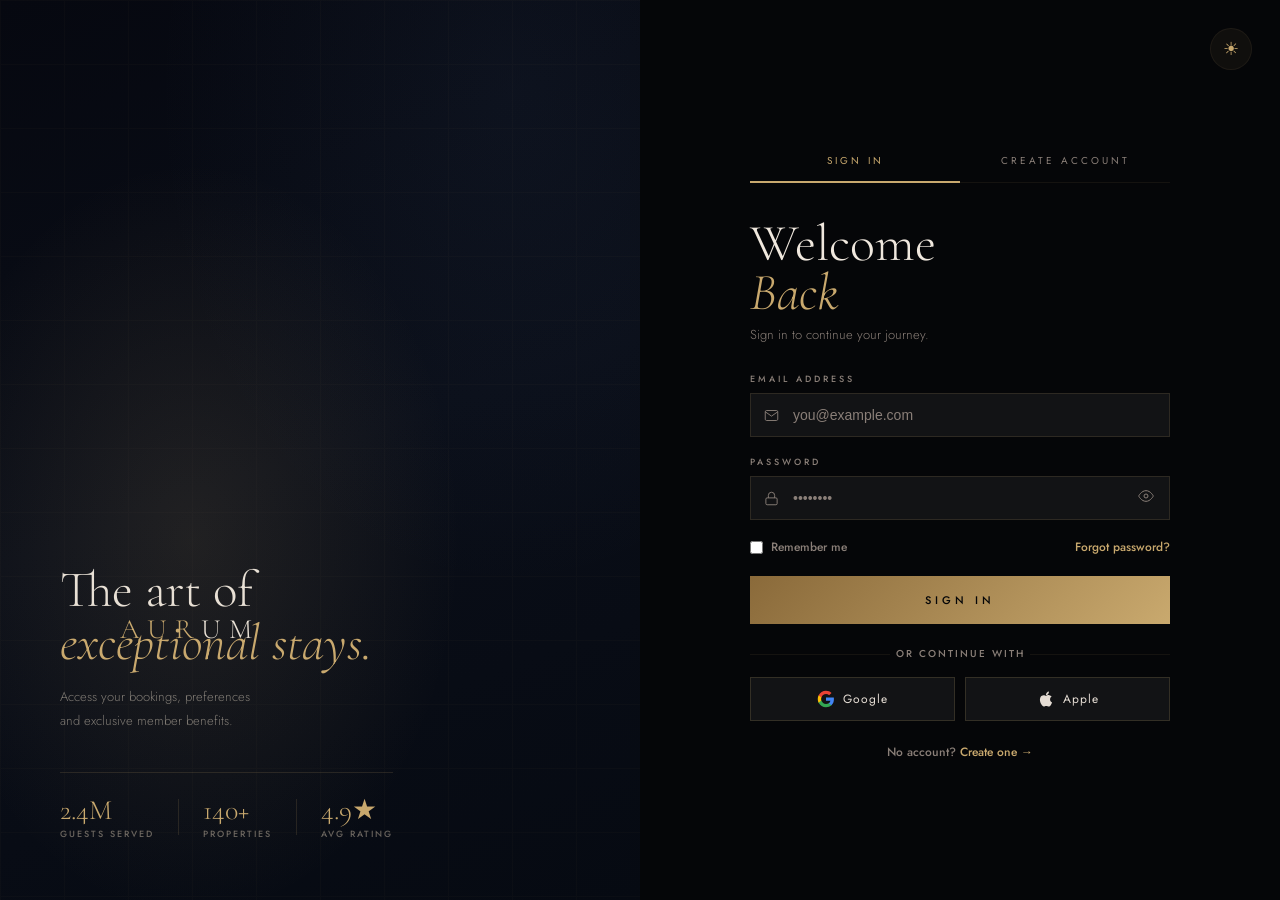
==== auth.html @ 0cb48e94 "Add files via upload" ====
<!DOCTYPE html>
<html lang="en">
<head>
  <meta charset="UTF-8"/>
  <meta name="viewport" content="width=device-width, initial-scale=1.0"/>
  <title>AURUM — Sign In / Register</title>
  <link rel="stylesheet" href="auth.css"/>
  <link href="https://fonts.googleapis.com/css2?family=Cormorant+Garamond:ital,wght@0,300;0,400;0,600;1,300;1,400&family=Jost:wght@200;300;400;500;600&display=swap" rel="stylesheet"/>
</head>
<body class="dark-mode">

  <div class="auth-page">

    <!-- Left Panel -->
    <div class="auth-left">
      <div class="auth-left-bg"></div>
      <div class="auth-left-grid"></div>
      <div class="auth-left-content">
        <a href="index.html" class="auth-logo">AUR<span>UM</span></a>
        <div class="auth-left-tagline">
          <h2>The art of<br/><em>exceptional stays.</em></h2>
          <p>Access your bookings, preferences<br/>and exclusive member benefits.</p>
        </div>
        <div class="auth-left-stats">
          <div class="als"><div class="als-n">2.4M</div><div class="als-l">Guests Served</div></div>
          <div class="als-sep"></div>
          <div class="als"><div class="als-n">140+</div><div class="als-l">Properties</div></div>
          <div class="als-sep"></div>
          <div class="als"><div class="als-n">4.9★</div><div class="als-l">Avg Rating</div></div>
        </div>
      </div>
    </div>

    <!-- Right Panel -->
    <div class="auth-right">

      <!-- Theme toggle -->
      <button class="theme-toggle-btn" id="themeToggle" title="Toggle theme">
        <span class="theme-icon" id="themeIcon">☀</span>
      </button>

      <!-- Tabs -->
      <div class="auth-tabs">
        <button class="auth-tab active" id="tabLogin">Sign In</button>
        <button class="auth-tab" id="tabRegister">Create Account</button>
      </div>

      <!-- LOGIN -->
      <div class="auth-form-wrap" id="loginWrap">
        <div class="auth-form-title">Welcome<br/><em>Back</em></div>
        <p class="auth-form-sub">Sign in to continue your journey.</p>

        <div class="field-g">
          <label class="field-l">Email Address</label>
          <div class="field-icon-wrap">
            <svg class="field-ico" viewBox="0 0 24 24" fill="none" stroke="currentColor" stroke-width="1.5"><path d="M4 4h16c1.1 0 2 .9 2 2v12c0 1.1-.9 2-2 2H4c-1.1 0-2-.9-2-2V6c0-1.1.9-2 2-2z"/><polyline points="22,6 12,13 2,6"/></svg>
            <input type="email" class="field-i" id="loginEmail" placeholder="you@example.com"/>
          </div>
        </div>
        <div class="field-g">
          <label class="field-l">Password</label>
          <div class="field-icon-wrap">
            <svg class="field-ico" viewBox="0 0 24 24" fill="none" stroke="currentColor" stroke-width="1.5"><rect x="3" y="11" width="18" height="11" rx="2" ry="2"/><path d="M7 11V7a5 5 0 0110 0v4"/></svg>
            <input type="password" class="field-i" id="loginPass" placeholder="••••••••"/>
            <button class="pw-toggle" onclick="togglePw('loginPass',this)">
              <svg viewBox="0 0 24 24" fill="none" stroke="currentColor" stroke-width="1.5" width="16" height="16"><path d="M1 12s4-8 11-8 11 8 11 8-4 8-11 8-11-8-11-8z"/><circle cx="12" cy="12" r="3"/></svg>
            </button>
          </div>
        </div>
        <div class="auth-options">
          <label class="remember-me"><input type="checkbox"/> Remember me</label>
          <a href="#" class="forgot-link">Forgot password?</a>
        </div>
        <button class="btn-auth" id="loginBtn">Sign In</button>
        <div class="auth-divider"><span>or continue with</span></div>
        <div class="social-btns">
          <button class="social-btn" onclick="socialLogin('Google')">
            <svg viewBox="0 0 24 24" width="18" height="18"><path d="M22.56 12.25c0-.78-.07-1.53-.2-2.25H12v4.26h5.92c-.26 1.37-1.04 2.53-2.21 3.31v2.77h3.57c2.08-1.92 3.28-4.74 3.28-8.09z" fill="#4285F4"/><path d="M12 23c2.97 0 5.46-.98 7.28-2.66l-3.57-2.77c-.98.66-2.23 1.06-3.71 1.06-2.86 0-5.29-1.93-6.16-4.53H2.18v2.84C3.99 20.53 7.7 23 12 23z" fill="#34A853"/><path d="M5.84 14.09c-.22-.66-.35-1.36-.35-2.09s.13-1.43.35-2.09V7.07H2.18C1.43 8.55 1 10.22 1 12s.43 3.45 1.18 4.93l2.85-2.22.81-.62z" fill="#FBBC05"/><path d="M12 5.38c1.62 0 3.06.56 4.21 1.64l3.15-3.15C17.45 2.09 14.97 1 12 1 7.7 1 3.99 3.47 2.18 7.07l3.66 2.84c.87-2.6 3.3-4.53 6.16-4.53z" fill="#EA4335"/></svg>
            Google
          </button>
          <button class="social-btn" onclick="socialLogin('Apple')">
            <svg viewBox="0 0 24 24" width="18" height="18" fill="currentColor"><path d="M18.71 19.5c-.83 1.24-1.71 2.45-3.05 2.47-1.34.03-1.77-.79-3.29-.79-1.53 0-2 .77-3.27.82-1.31.05-2.3-1.32-3.14-2.53C4.25 17 2.94 12.45 4.7 9.39c.87-1.52 2.43-2.48 4.12-2.51 1.28-.02 2.5.87 3.29.87.78 0 2.26-1.07 3.8-.91.65.03 2.47.26 3.64 1.98-.09.06-2.17 1.28-2.15 3.81.03 3.02 2.65 4.03 2.68 4.04-.03.07-.42 1.44-1.38 2.83M13 3.5c.73-.83 1.94-1.46 2.94-1.5.13 1.17-.34 2.35-1.04 3.19-.69.85-1.83 1.51-2.95 1.42-.15-1.15.41-2.35 1.05-3.11z"/></svg>
            Apple
          </button>
        </div>
        <p class="switch-link">No account? <a href="#" id="goRegisterLink">Create one →</a></p>
      </div>

      <!-- REGISTER -->
      <div class="auth-form-wrap hidden" id="registerWrap">
        <div class="auth-form-title">Join<br/><em>AURUM</em></div>
        <p class="auth-form-sub">Create your account to unlock exclusive rates.</p>

        <div class="field-row-2">
          <div class="field-g">
            <label class="field-l">First Name</label>
            <input type="text" class="field-i" id="regFirst" placeholder="Alexandre"/>
          </div>
          <div class="field-g">
            <label class="field-l">Last Name</label>
            <input type="text" class="field-i" id="regLast" placeholder="Fontaine"/>
          </div>
        </div>
        <div class="field-g">
          <label class="field-l">Email Address</label>
          <input type="email" class="field-i" id="regEmail" placeholder="you@example.com"/>
        </div>
        <div class="field-g">
          <label class="field-l">Phone</label>
          <input type="tel" class="field-i" id="regPhone" placeholder="+213 555 000 000"/>
        </div>
        <div class="field-g">
          <label class="field-l">Password</label>
          <div class="field-icon-wrap">
            <input type="password" class="field-i" id="regPass" placeholder="•••••••• (min 8 chars)" oninput="checkStrength(this.value)"/>
            <button class="pw-toggle" onclick="togglePw('regPass',this)">
              <svg viewBox="0 0 24 24" fill="none" stroke="currentColor" stroke-width="1.5" width="16" height="16"><path d="M1 12s4-8 11-8 11 8 11 8-4 8-11 8-11-8-11-8z"/><circle cx="12" cy="12" r="3"/></svg>
            </button>
          </div>
          <div class="strength-bar"><div class="strength-fill" id="strengthFill"></div></div>
          <div class="strength-label" id="strengthLabel"></div>
        </div>
        <div class="field-g">
          <label class="field-l">Confirm Password</label>
          <input type="password" class="field-i" id="regPass2" placeholder="Repeat password"/>
        </div>
        <label class="agree-check">
          <input type="checkbox" id="agreeTerms"/>
          I agree to AURUM's <a href="#">Terms of Service</a> and <a href="#">Privacy Policy</a>
        </label>
        <button class="btn-auth" id="registerBtn">Create Account</button>
        <p class="switch-link">Already have an account? <a href="#" id="goLoginLink">Sign in →</a></p>
      </div>

    </div>
  </div>

  <script src="auth.js"></script>
</body>
</html>
---- auth.css ----
/* ═══════════════════════════
   AURUM — auth.css
   Dark mode = gold on black
   Light mode = gold on white/ice blue
═══════════════════════════ */

@import url('https://fonts.googleapis.com/css2?family=Cormorant+Garamond:ital,wght@0,300;0,400;0,600;1,300;1,400&family=Jost:wght@200;300;400;500;600&display=swap');

/* ── Dark Mode (default) ── */
body.dark-mode {
  --bg:          #050608;
  --bg2:         #0a0d11;
  --bg3:         #0f1419;
  --border:      rgba(201, 169, 110, 0.20);
  --border-s:    rgba(201, 169, 110, 0.08);
  --text:        #e5ddd4;
  --text-m:      #8a7f78;
  --gold:        #c9a96e;
  --gold-d:      #8a6a3a;
  --gold-glow:   rgba(201, 169, 110, 0.15);
  --white:       #f0e8de;
  --input-bg:    rgba(255,255,255,0.05);
  --input-bdr:   rgba(201, 169, 110, 0.15);
  --btn-txt:     #050608;
  --social-bg:   rgba(255,255,255,0.05);
  --social-bdr:  rgba(201, 169, 110, 0.18);
  --social-txt:  #e5ddd4;
  --left-overlay:rgba(5,6,8,0.70);
  --toggle-bg:   rgba(201, 169, 110, 0.06);
}

/* ── Light Mode ── */
body.light-mode {
  --bg:          #f8fafc;
  --bg2:         #ffffff;
  --bg3:         #e0e7ff;
  --border:      rgba(59, 130, 246, 0.20);
  --border-s:    rgba(59, 130, 246, 0.10);
  --text:        #1a2e48;
  --text-m:      #4b5563;
  --gold:        #3b82f6;
  --gold-d:      #1e40af;
  --gold-glow:   rgba(59, 130, 246, 0.12);
  --white:       #1a2e48;
  --input-bg:    rgba(255, 255, 255, 0.95);
  --input-bdr:   rgba(59, 130, 246, 0.15);
  --btn-txt:     #ffffff;
  --social-bg:   #ffffff;
  --social-bdr:  rgba(59, 130, 246, 0.15);
  --social-txt:  #1a2e48;
  --left-overlay:rgba(10, 18, 32, 0.50);
  --toggle-bg:   rgba(59, 130, 246, 0.08);
}

*, *::before, *::after { margin:0; padding:0; box-sizing:border-box; }
html { font-size:16px; }
body {
  font-family: 'Jost', sans-serif;
  background: var(--bg);
  color: var(--text);
  min-height: 100vh;
  transition: background 0.6s ease, color 0.6s ease;
  font-weight: 500;
}
a { text-decoration:none; color:var(--gold); }
button { font-family: 'Jost', sans-serif; cursor:pointer; }
::selection { background:var(--gold); color:#000; }
::-webkit-scrollbar { width:3px; }
::-webkit-scrollbar-thumb { background:var(--gold-d); }

/* ── Layout ── */
.auth-page {
  display: grid;
  grid-template-columns: 1fr 1fr;
  min-height: 100vh;
}

/* ── Left Panel ── */
.auth-left {
  position: relative; overflow: hidden;
  display: flex; align-items: flex-end;
  padding: 60px;
  background: #0a0e14;
}
.auth-left-bg {
  position: absolute; inset: 0;
  background:
    radial-gradient(ellipse 60% 60% at 30% 60%, rgba(201,169,110,0.12) 0%, transparent 70%),
    radial-gradient(ellipse 80% 80% at 80% 10%, rgba(100,140,200,0.06) 0%, transparent 70%),
    linear-gradient(160deg,#060810 0%,#0a0e18 50%,#060a12 100%);
  transition: opacity 0.5s;
}
.auth-left-grid {
  position: absolute; inset: 0; opacity: 0.025;
  background-image:
    linear-gradient(rgba(201,169,110,1) 1px, transparent 1px),
    linear-gradient(90deg, rgba(201,169,110,1) 1px, transparent 1px);
  background-size: 64px 64px;
}
.auth-left-content {
  position: relative; z-index: 2;
  display: flex; flex-direction: column; gap: 40px;
}
.auth-logo {
  font-family: 'Cormorant Garamond', serif;
  font-size: 28px; font-weight: 300; letter-spacing: 8px;
  color: var(--gold); text-transform: uppercase; text-decoration:none;
  position: absolute; top: 48px; left: 60px;
}
.auth-logo span { color: #e8e0d5; }

.auth-left-tagline h2 {
  font-family: 'Cormorant Garamond', serif;
  font-size: clamp(36px, 4vw, 56px);
  font-weight: 300; line-height: 1.05; color: #e8e0d5;
  margin-bottom: 14px;
}
.auth-left-tagline h2 em { font-style:italic; color: var(--gold); }
.auth-left-tagline p {
  font-size: 13px; color: rgba(200,190,175,0.6);
  font-weight: 300; line-height: 1.8;
}

.auth-left-stats {
  display: flex; align-items: center; gap: 24px;
  padding-top: 20px; border-top: 1px solid rgba(201,169,110,0.15);
}
.als-n {
  font-family: 'Cormorant Garamond', serif;
  font-size: 28px; font-weight: 300; color: var(--gold);
}
.als-l { font-size: 9px; letter-spacing: 2px; text-transform:uppercase; color: rgba(200,185,165,0.5); }
.als-sep { width:1px; height:36px; background:rgba(201,169,110,0.15); }

/* ── Right Panel ── */
.auth-right {
  background: var(--bg);
  display: flex; flex-direction: column; align-items: center; justify-content: center;
  padding: 60px 80px; position: relative;
  transition: background 0.4s;
  overflow-y: auto;
}

/* ── Theme Toggle ── */
.theme-toggle-btn {
  position: absolute; top: 28px; right: 28px;
  background: var(--toggle-bg);
  border: 1px solid var(--border-s);
  width: 42px; height: 42px; border-radius: 50%;
  display: flex; align-items: center; justify-content: center;
  font-size: 18px; color: var(--gold);
  transition: all 0.3s;
}
.theme-toggle-btn:hover { background: var(--gold-glow); border-color: var(--border); }

/* ── Tabs ── */
.auth-tabs {
  display: flex; border-bottom: 1px solid var(--border-s);
  width: 100%; max-width: 420px; margin-bottom: 36px;
}
.auth-tab {
  flex: 1; background: none; border: none; padding: 14px;
  font-size: 10px; letter-spacing: 3px; text-transform: uppercase;
  color: var(--text-m); position: relative; transition: color 0.3s;
}
.auth-tab::after {
  content: ''; position: absolute; bottom: -1px; left: 0; right: 0;
  height: 2px; background: var(--gold); transform: scaleX(0); transition: transform 0.3s;
}
.auth-tab.active { color: var(--gold); }
.auth-tab.active::after { transform: scaleX(1); }

/* ── Form Wrap ── */
.auth-form-wrap {
  width: 100%; max-width: 420px;
  animation: fadeUp 0.4s ease;
}
.auth-form-wrap.hidden { display: none !important; }

.auth-form-title {
  font-family: 'Cormorant Garamond', serif;
  font-size: clamp(36px,5vw,52px); font-weight: 300;
  color: var(--white); line-height: 0.95; margin-bottom: 8px;
}
.auth-form-title em { font-style:italic; color: var(--gold); }
.auth-form-sub { font-size:13px; color:var(--text-m); font-weight:300; margin-bottom:28px; }

/* ── Fields ── */
.field-g { margin-bottom: 18px; }
.field-row-2 { display: grid; grid-template-columns: 1fr 1fr; gap: 14px; }
.field-l {
  display: block; font-size: 9px; letter-spacing: 3px;
  text-transform: uppercase; color: var(--text-m); margin-bottom: 8px;
}
.field-icon-wrap { position: relative; display: flex; align-items: center; }
.field-ico {
  position: absolute; left: 14px; width: 15px; height: 15px;
  color: var(--text-m); pointer-events: none;
}
.field-i {
  width: 100%; padding: 13px 14px;
  background: var(--input-bg);
  border: 1px solid var(--input-bdr); outline: none;
  color: var(--text); font-size: 14px; font-weight: 300;
  transition: border-color 0.3s, background 0.3s;
}
.field-icon-wrap .field-i { padding-left: 42px; }
.field-i:focus { border-color: var(--gold); background: var(--bg2); }
.field-i::placeholder { color: var(--text-m); }
.pw-toggle {
  position: absolute; right: 12px; background: none; border: none;
  color: var(--text-m); padding: 4px; transition: color 0.2s;
}
.pw-toggle:hover { color: var(--gold); }

/* Strength Bar */
.strength-bar {
  height: 2px; background: var(--border-s); margin-top: 6px; overflow: hidden;
}
.strength-fill {
  height: 100%; width: 0%; background: #e74c3c;
  transition: width 0.3s, background 0.3s;
}
.strength-label { font-size: 10px; color: var(--text-m); margin-top: 4px; }

/* Auth options */
.auth-options {
  display: flex; justify-content: space-between; align-items: center;
  margin-bottom: 20px; font-size: 12px; color: var(--text-m);
}
.remember-me { display: flex; align-items: center; gap: 8px; cursor: pointer; }
.remember-me input { accent-color: var(--gold); }
.forgot-link { color: var(--gold); font-size: 12px; }

/* Auth button */
.btn-auth {
  width: 100%; padding: 16px;
  background: linear-gradient(135deg, var(--gold-d), var(--gold));
  border: none; color: var(--btn-txt);
  font-size: 11px; letter-spacing: 4px; text-transform: uppercase; font-weight: 500;
  position: relative; overflow: hidden; transition: all 0.3s; margin-bottom: 22px;
}
.btn-auth::after {
  content: ''; position: absolute; top:0; left:-100%; width:100%; height:100%;
  background: linear-gradient(90deg,transparent,rgba(255,255,255,0.15),transparent);
  transition: left 0.5s;
}
.btn-auth:hover::after { left: 100%; }
.btn-auth:hover { box-shadow: 0 8px 30px rgba(201,169,110,0.3); transform: translateY(-1px); }

/* Divider */
.auth-divider {
  text-align: center; position: relative; margin-bottom: 16px;
  font-size: 10px; letter-spacing: 2px; text-transform: uppercase; color: var(--text-m);
}
.auth-divider::before, .auth-divider::after {
  content: ''; position: absolute; top: 50%;
  width: calc(50% - 70px); height: 1px; background: var(--border-s);
}
.auth-divider::before { left: 0; }
.auth-divider::after  { right: 0; }

/* Social */
.social-btns { display: grid; grid-template-columns: 1fr 1fr; gap: 10px; margin-bottom: 22px; }
.social-btn {
  background: var(--social-bg); border: 1px solid var(--social-bdr);
  color: var(--social-txt); padding: 12px;
  font-size: 12px; font-weight: 400; letter-spacing: 1px;
  display: flex; align-items: center; justify-content: center; gap: 8px;
  transition: all 0.3s;
}
.social-btn:hover { border-color: var(--gold); }

/* Links */
.switch-link { font-size: 12px; color: var(--text-m); text-align: center; }
.switch-link a { color: var(--gold); }

/* Agree */
.agree-check {
  display: flex; align-items: flex-start; gap: 10px;
  font-size: 11px; color: var(--text-m); line-height: 1.6;
  margin-bottom: 20px;
}
.agree-check input { accent-color: var(--gold); margin-top: 2px; flex-shrink: 0; }

/* ── Animations ── */
@keyframes fadeUp {
  from { opacity:0; transform:translateY(16px); }
  to   { opacity:1; transform:translateY(0); }
}

/* ── Responsive ── */
@media (max-width: 768px) {
  .auth-page { grid-template-columns: 1fr; }
  .auth-left  { display: none; }
  .auth-right { padding: 40px 28px; }
}
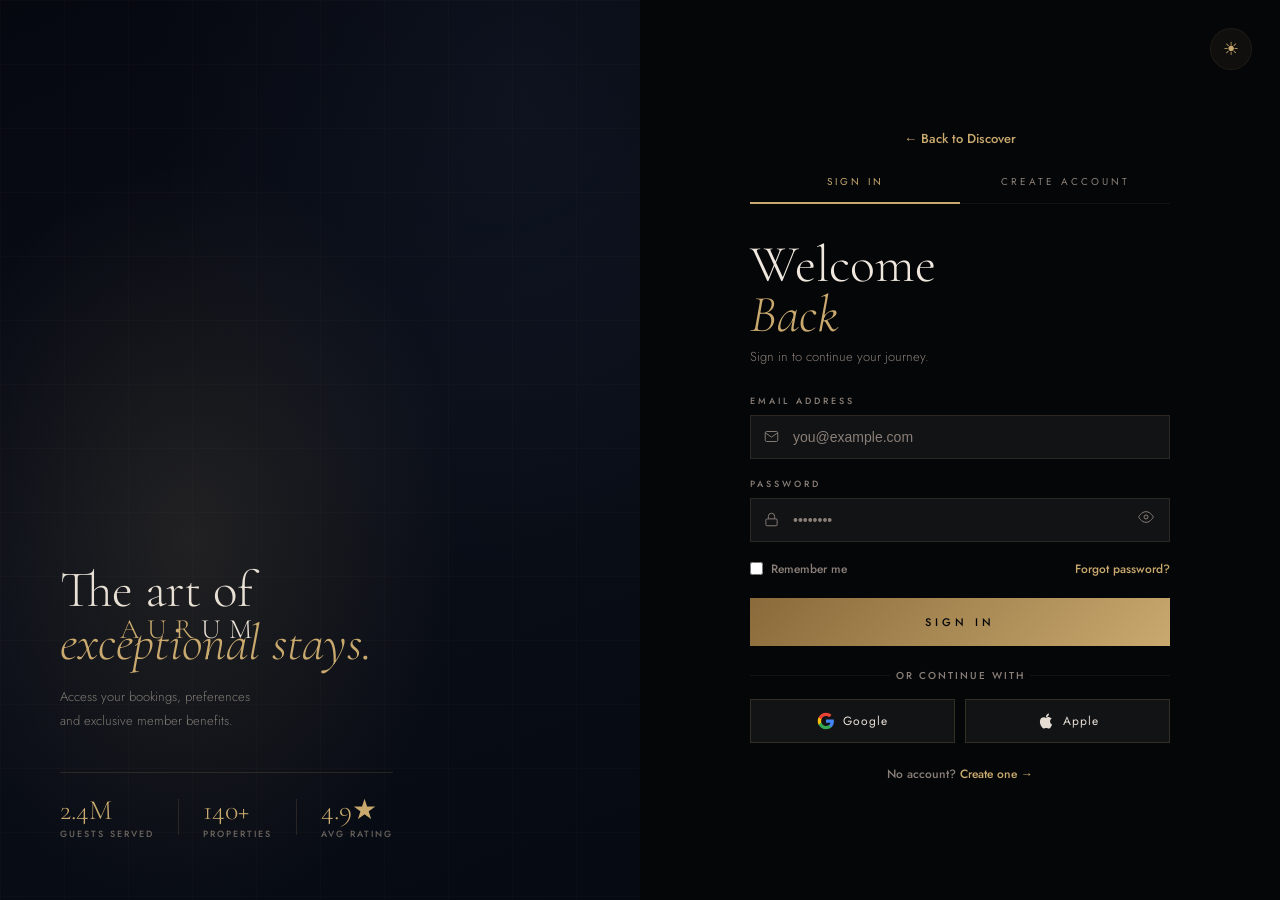
==== commit e934e65b: "Add files via upload" ====
--- a/auth.html
+++ b/auth.html
@@ -38,6 +38,8 @@
       <button class="theme-toggle-btn" id="themeToggle" title="Toggle theme">
         <span class="theme-icon" id="themeIcon">☀</span>
       </button>
+
+      <a href="index.html" class="auth-back" style="display:inline-block;margin:12px 0;color:var(--gold);font-size:13px;">← Back to Discover</a>
 
       <!-- Tabs -->
       <div class="auth-tabs">
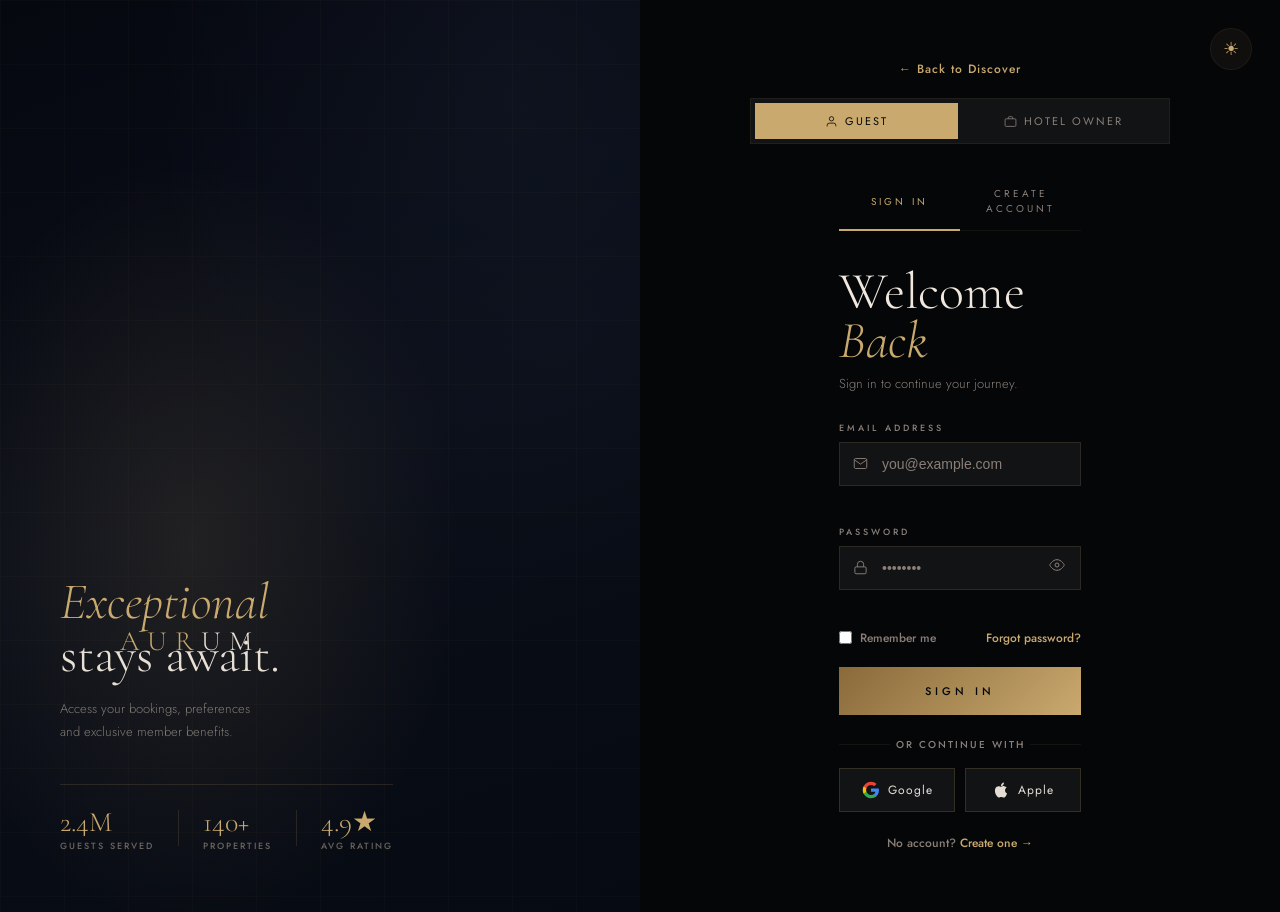
==== commit d5239ef9: "Add files via upload" ====
--- a/auth.html
+++ b/auth.html
@@ -3,71 +3,76 @@
 <head>
   <meta charset="UTF-8"/>
   <meta name="viewport" content="width=device-width, initial-scale=1.0"/>
-  <title>AURUM — Sign In / Register</title>
+  <title>AURUM — Sign In</title>
   <link rel="stylesheet" href="auth.css"/>
   <link href="https://fonts.googleapis.com/css2?family=Cormorant+Garamond:ital,wght@0,300;0,400;0,600;1,300;1,400&family=Jost:wght@200;300;400;500;600&display=swap" rel="stylesheet"/>
 </head>
 <body class="dark-mode">
-
-  <div class="auth-page">
-
-    <!-- Left Panel -->
-    <div class="auth-left">
-      <div class="auth-left-bg"></div>
-      <div class="auth-left-grid"></div>
-      <div class="auth-left-content">
-        <a href="index.html" class="auth-logo">AUR<span>UM</span></a>
-        <div class="auth-left-tagline">
-          <h2>The art of<br/><em>exceptional stays.</em></h2>
-          <p>Access your bookings, preferences<br/>and exclusive member benefits.</p>
-        </div>
-        <div class="auth-left-stats">
-          <div class="als"><div class="als-n">2.4M</div><div class="als-l">Guests Served</div></div>
-          <div class="als-sep"></div>
-          <div class="als"><div class="als-n">140+</div><div class="als-l">Properties</div></div>
-          <div class="als-sep"></div>
-          <div class="als"><div class="als-n">4.9★</div><div class="als-l">Avg Rating</div></div>
-        </div>
-      </div>
-    </div>
-
-    <!-- Right Panel -->
-    <div class="auth-right">
-
-      <!-- Theme toggle -->
-      <button class="theme-toggle-btn" id="themeToggle" title="Toggle theme">
-        <span class="theme-icon" id="themeIcon">☀</span>
+<div class="auth-page">
+  <!-- Left Panel -->
+  <div class="auth-left">
+    <div class="auth-left-bg"></div>
+    <div class="auth-left-grid"></div>
+    <div class="auth-left-content">
+      <a href="index.html" class="auth-logo">AUR<span>UM</span></a>
+      <div class="auth-left-tagline">
+        <h2><em>Exceptional</em><br/>stays await.</h2>
+        <p id="leftSub">Access your bookings, preferences<br/>and exclusive member benefits.</p>
+      </div>
+      <div class="auth-left-stats">
+        <div class="als"><div class="als-n">2.4M</div><div class="als-l">Guests Served</div></div>
+        <div class="als-sep"></div>
+        <div class="als"><div class="als-n">140+</div><div class="als-l">Properties</div></div>
+        <div class="als-sep"></div>
+        <div class="als"><div class="als-n">4.9★</div><div class="als-l">Avg Rating</div></div>
+      </div>
+    </div>
+  </div>
+  <!-- Right Panel -->
+  <div class="auth-right">
+    <button class="theme-toggle-btn" id="themeToggle"><span id="themeIcon">☀</span></button>
+    <a href="index.html" class="auth-back">← Back to Discover</a>
+
+    <!-- Role Switcher -->
+    <div class="role-switcher">
+      <button class="role-btn active" id="roleGuest">
+        <svg width="13" height="13" viewBox="0 0 24 24" fill="none" stroke="currentColor" stroke-width="1.5"><path d="M20 21v-2a4 4 0 0 0-4-4H8a4 4 0 0 0-4 4v2"/><circle cx="12" cy="7" r="4"/></svg>
+        Guest
       </button>
-
-      <a href="index.html" class="auth-back" style="display:inline-block;margin:12px 0;color:var(--gold);font-size:13px;">← Back to Discover</a>
-
-      <!-- Tabs -->
+      <button class="role-btn" id="roleOwner">
+        <svg width="13" height="13" viewBox="0 0 24 24" fill="none" stroke="currentColor" stroke-width="1.5"><rect x="2" y="7" width="20" height="14" rx="2"/><path d="M16 7V5a2 2 0 0 0-2-2h-4a2 2 0 0 0-2 2v2"/></svg>
+        Hotel Owner
+      </button>
+    </div>
+
+    <!-- GUEST SECTION -->
+    <div id="guestSection">
       <div class="auth-tabs">
         <button class="auth-tab active" id="tabLogin">Sign In</button>
         <button class="auth-tab" id="tabRegister">Create Account</button>
       </div>
-
-      <!-- LOGIN -->
+      <!-- Guest Login -->
       <div class="auth-form-wrap" id="loginWrap">
         <div class="auth-form-title">Welcome<br/><em>Back</em></div>
         <p class="auth-form-sub">Sign in to continue your journey.</p>
-
         <div class="field-g">
           <label class="field-l">Email Address</label>
           <div class="field-icon-wrap">
             <svg class="field-ico" viewBox="0 0 24 24" fill="none" stroke="currentColor" stroke-width="1.5"><path d="M4 4h16c1.1 0 2 .9 2 2v12c0 1.1-.9 2-2 2H4c-1.1 0-2-.9-2-2V6c0-1.1.9-2 2-2z"/><polyline points="22,6 12,13 2,6"/></svg>
             <input type="email" class="field-i" id="loginEmail" placeholder="you@example.com"/>
           </div>
-        </div>
-        <div class="field-g">
-          <label class="field-l">Password</label>
-          <div class="field-icon-wrap">
-            <svg class="field-ico" viewBox="0 0 24 24" fill="none" stroke="currentColor" stroke-width="1.5"><rect x="3" y="11" width="18" height="11" rx="2" ry="2"/><path d="M7 11V7a5 5 0 0110 0v4"/></svg>
+          <div class="field-error" id="loginEmailErr"></div>
+        </div>
+        <div class="field-g">
+          <label class="field-l">Password</label>
+          <div class="field-icon-wrap">
+            <svg class="field-ico" viewBox="0 0 24 24" fill="none" stroke="currentColor" stroke-width="1.5"><rect x="3" y="11" width="18" height="11" rx="2"/><path d="M7 11V7a5 5 0 0110 0v4"/></svg>
             <input type="password" class="field-i" id="loginPass" placeholder="••••••••"/>
-            <button class="pw-toggle" onclick="togglePw('loginPass',this)">
-              <svg viewBox="0 0 24 24" fill="none" stroke="currentColor" stroke-width="1.5" width="16" height="16"><path d="M1 12s4-8 11-8 11 8 11 8-4 8-11 8-11-8-11-8z"/><circle cx="12" cy="12" r="3"/></svg>
-            </button>
-          </div>
+            <button class="pw-toggle" type="button" onclick="togglePw('loginPass',this)">
+              <svg viewBox="0 0 24 24" fill="none" stroke="currentColor" stroke-width="1.5" width="16" height="16"><path d="M1 12s4-8 11-8 11 8 11 8-4 8-11 8-11-8-11-8z"/><circle cx="12" cy="12" r="3"/></svg>
+            </button>
+          </div>
+          <div class="field-error" id="loginPassErr"></div>
         </div>
         <div class="auth-options">
           <label class="remember-me"><input type="checkbox"/> Remember me</label>
@@ -87,25 +92,26 @@
         </div>
         <p class="switch-link">No account? <a href="#" id="goRegisterLink">Create one →</a></p>
       </div>
-
-      <!-- REGISTER -->
+      <!-- Guest Register -->
       <div class="auth-form-wrap hidden" id="registerWrap">
         <div class="auth-form-title">Join<br/><em>AURUM</em></div>
         <p class="auth-form-sub">Create your account to unlock exclusive rates.</p>
-
         <div class="field-row-2">
           <div class="field-g">
             <label class="field-l">First Name</label>
             <input type="text" class="field-i" id="regFirst" placeholder="Alexandre"/>
+            <div class="field-error" id="regFirstErr"></div>
           </div>
           <div class="field-g">
             <label class="field-l">Last Name</label>
             <input type="text" class="field-i" id="regLast" placeholder="Fontaine"/>
+            <div class="field-error" id="regLastErr"></div>
           </div>
         </div>
         <div class="field-g">
           <label class="field-l">Email Address</label>
           <input type="email" class="field-i" id="regEmail" placeholder="you@example.com"/>
+          <div class="field-error" id="regEmailErr"></div>
         </div>
         <div class="field-g">
           <label class="field-l">Phone</label>
@@ -114,29 +120,124 @@
         <div class="field-g">
           <label class="field-l">Password</label>
           <div class="field-icon-wrap">
-            <input type="password" class="field-i" id="regPass" placeholder="•••••••• (min 8 chars)" oninput="checkStrength(this.value)"/>
-            <button class="pw-toggle" onclick="togglePw('regPass',this)">
+            <input type="password" class="field-i" id="regPass" placeholder="Min 8 characters" oninput="checkStrength(this.value)"/>
+            <button class="pw-toggle" type="button" onclick="togglePw('regPass',this)">
               <svg viewBox="0 0 24 24" fill="none" stroke="currentColor" stroke-width="1.5" width="16" height="16"><path d="M1 12s4-8 11-8 11 8 11 8-4 8-11 8-11-8-11-8z"/><circle cx="12" cy="12" r="3"/></svg>
             </button>
           </div>
           <div class="strength-bar"><div class="strength-fill" id="strengthFill"></div></div>
           <div class="strength-label" id="strengthLabel"></div>
+          <div class="field-error" id="regPassErr"></div>
         </div>
         <div class="field-g">
           <label class="field-l">Confirm Password</label>
           <input type="password" class="field-i" id="regPass2" placeholder="Repeat password"/>
+          <div class="field-error" id="regPass2Err"></div>
         </div>
         <label class="agree-check">
           <input type="checkbox" id="agreeTerms"/>
           I agree to AURUM's <a href="#">Terms of Service</a> and <a href="#">Privacy Policy</a>
         </label>
-        <button class="btn-auth" id="registerBtn">Create Account</button>
+        <div class="field-error" id="agreeErr"></div>
+        <button class="btn-auth" id="registerBtn" style="margin-top:14px;">Create Account</button>
         <p class="switch-link">Already have an account? <a href="#" id="goLoginLink">Sign in →</a></p>
       </div>
-
-    </div>
+    </div>
+
+    <!-- OWNER SECTION -->
+    <div id="ownerSection" class="hidden">
+      <div class="owner-auth-badge">
+        <svg width="14" height="14" viewBox="0 0 24 24" fill="none" stroke="currentColor" stroke-width="1.5"><path d="M3 9l9-7 9 7v11a2 2 0 01-2 2H5a2 2 0 01-2-2z"/><polyline points="9 22 9 12 15 12 15 22"/></svg>
+        Hotel Owner Portal
+      </div>
+      <div class="auth-tabs">
+        <button class="auth-tab active" id="ownerTabLogin">Owner Sign In</button>
+        <button class="auth-tab" id="ownerTabRegister">Register</button>
+      </div>
+      <!-- Owner Login -->
+      <div class="auth-form-wrap" id="ownerLoginWrap">
+        <div class="auth-form-title">Owner<br/><em>Dashboard</em></div>
+        <p class="auth-form-sub">Manage your properties, bookings and revenue.</p>
+        <div class="field-g">
+          <label class="field-l">Business Email</label>
+          <div class="field-icon-wrap">
+            <svg class="field-ico" viewBox="0 0 24 24" fill="none" stroke="currentColor" stroke-width="1.5"><path d="M4 4h16c1.1 0 2 .9 2 2v12c0 1.1-.9 2-2 2H4c-1.1 0-2-.9-2-2V6c0-1.1.9-2 2-2z"/><polyline points="22,6 12,13 2,6"/></svg>
+            <input type="email" class="field-i" id="ownerLoginEmail" placeholder="hotel@example.com"/>
+          </div>
+          <div class="field-error" id="ownerLoginEmailErr"></div>
+        </div>
+        <div class="field-g">
+          <label class="field-l">Password</label>
+          <div class="field-icon-wrap">
+            <svg class="field-ico" viewBox="0 0 24 24" fill="none" stroke="currentColor" stroke-width="1.5"><rect x="3" y="11" width="18" height="11" rx="2"/><path d="M7 11V7a5 5 0 0110 0v4"/></svg>
+            <input type="password" class="field-i" id="ownerLoginPass" placeholder="••••••••"/>
+            <button class="pw-toggle" type="button" onclick="togglePw('ownerLoginPass',this)">
+              <svg viewBox="0 0 24 24" fill="none" stroke="currentColor" stroke-width="1.5" width="16" height="16"><path d="M1 12s4-8 11-8 11 8 11 8-4 8-11 8-11-8-11-8z"/><circle cx="12" cy="12" r="3"/></svg>
+            </button>
+          </div>
+          <div class="field-error" id="ownerLoginPassErr"></div>
+        </div>
+        <div class="auth-options">
+          <label class="remember-me"><input type="checkbox"/> Remember me</label>
+          <a href="#" class="forgot-link">Forgot password?</a>
+        </div>
+        <button class="btn-auth owner-btn" id="ownerLoginBtn">Access Dashboard</button>
+        <p class="switch-link" style="margin-top:16px;">New partner? <a href="#" id="goOwnerRegisterLink">Register your property →</a></p>
+      </div>
+      <!-- Owner Register -->
+      <div class="auth-form-wrap hidden" id="ownerRegisterWrap">
+        <div class="auth-form-title">Partner<br/><em>Registration</em></div>
+        <p class="auth-form-sub">Create your owner account to list and manage properties.</p>
+        <div class="field-row-2">
+          <div class="field-g">
+            <label class="field-l">First Name</label>
+            <input type="text" class="field-i" id="ownerFirst" placeholder="Sofia"/>
+            <div class="field-error" id="ownerFirstErr"></div>
+          </div>
+          <div class="field-g">
+            <label class="field-l">Last Name</label>
+            <input type="text" class="field-i" id="ownerLast" placeholder="Marchetti"/>
+            <div class="field-error" id="ownerLastErr"></div>
+          </div>
+        </div>
+        <div class="field-g">
+          <label class="field-l">Business Email</label>
+          <input type="email" class="field-i" id="ownerEmail" placeholder="sofia@grandpalazzo.com"/>
+          <div class="field-error" id="ownerEmailErr"></div>
+        </div>
+        <div class="field-g">
+          <label class="field-l">Hotel / Property Name</label>
+          <input type="text" class="field-i" id="ownerHotel" placeholder="The Grand Palazzo"/>
+          <div class="field-error" id="ownerHotelErr"></div>
+        </div>
+        <div class="field-g">
+          <label class="field-l">Phone</label>
+          <input type="tel" class="field-i" id="ownerPhone" placeholder="+39 041 000 0000"/>
+        </div>
+        <div class="field-g">
+          <label class="field-l">Password</label>
+          <div class="field-icon-wrap">
+            <input type="password" class="field-i" id="ownerPass" placeholder="Min 8 characters" oninput="checkOwnerStrength(this.value)"/>
+            <button class="pw-toggle" type="button" onclick="togglePw('ownerPass',this)">
+              <svg viewBox="0 0 24 24" fill="none" stroke="currentColor" stroke-width="1.5" width="16" height="16"><path d="M1 12s4-8 11-8 11 8 11 8-4 8-11 8-11-8-11-8z"/><circle cx="12" cy="12" r="3"/></svg>
+            </button>
+          </div>
+          <div class="strength-bar"><div class="strength-fill" id="ownerStrFill"></div></div>
+          <div class="strength-label" id="ownerStrLabel"></div>
+          <div class="field-error" id="ownerPassErr"></div>
+        </div>
+        <label class="agree-check">
+          <input type="checkbox" id="ownerAgreeTerms"/>
+          I agree to AURUM's <a href="#">Partner Terms</a> and <a href="#">Commission Agreement</a>
+        </label>
+        <div class="field-error" id="ownerAgreeErr"></div>
+        <button class="btn-auth owner-btn" id="ownerRegisterBtn" style="margin-top:14px;">Create Owner Account</button>
+        <p class="switch-link" style="margin-top:16px;">Already registered? <a href="#" id="goOwnerLoginLink">Sign in →</a></p>
+      </div>
+    </div>
+
   </div>
-
-  <script src="auth.js"></script>
+</div>
+<script src="auth.js"></script>
 </body>
 </html>
--- a/auth.css
+++ b/auth.css
@@ -33,23 +33,23 @@
 body.light-mode {
   --bg:          #f8fafc;
   --bg2:         #ffffff;
-  --bg3:         #e0e7ff;
-  --border:      rgba(59, 130, 246, 0.20);
-  --border-s:    rgba(59, 130, 246, 0.10);
+  --bg3:         #f0f6ec;
+  --border:      rgba(107,142,35,0.20);
+  --border-s:    rgba(107,142,35,0.10);
   --text:        #1a2e48;
   --text-m:      #4b5563;
-  --gold:        #3b82f6;
-  --gold-d:      #1e40af;
-  --gold-glow:   rgba(59, 130, 246, 0.12);
+  --gold:        #6b8e23;
+  --gold-d:      #4f6b18;
+  --gold-glow:   rgba(107,142,35,0.12);
   --white:       #1a2e48;
   --input-bg:    rgba(255, 255, 255, 0.95);
-  --input-bdr:   rgba(59, 130, 246, 0.15);
+  --input-bdr:   rgba(107,142,35,0.15);
   --btn-txt:     #ffffff;
   --social-bg:   #ffffff;
-  --social-bdr:  rgba(59, 130, 246, 0.15);
+  --social-bdr:  rgba(107,142,35,0.15);
   --social-txt:  #1a2e48;
   --left-overlay:rgba(10, 18, 32, 0.50);
-  --toggle-bg:   rgba(59, 130, 246, 0.08);
+  --toggle-bg:   rgba(107,142,35,0.08);
 }
 
 *, *::before, *::after { margin:0; padding:0; box-sizing:border-box; }
@@ -295,3 +295,85 @@
   .auth-left  { display: none; }
   .auth-right { padding: 40px 28px; }
 }
+
+/* ── Role Switcher ── */
+.role-switcher {
+  display: flex;
+  width: 100%;
+  max-width: 420px;
+  margin-bottom: 28px;
+  border: 1px solid var(--border-s);
+  background: var(--input-bg);
+  padding: 4px;
+  gap: 4px;
+}
+.role-btn {
+  flex: 1;
+  background: none;
+  border: none;
+  padding: 10px 14px;
+  font-size: 11px;
+  letter-spacing: 2px;
+  text-transform: uppercase;
+  color: var(--text-m);
+  display: flex;
+  align-items: center;
+  justify-content: center;
+  gap: 7px;
+  transition: all 0.3s;
+}
+.role-btn.active {
+  background: var(--gold);
+  color: var(--btn-txt);
+}
+.role-btn:hover:not(.active) {
+  background: var(--gold-glow);
+  color: var(--gold);
+}
+
+/* Owner badge */
+.owner-auth-badge {
+  display: inline-flex;
+  align-items: center;
+  gap: 8px;
+  font-size: 9px;
+  letter-spacing: 3px;
+  text-transform: uppercase;
+  color: var(--gold);
+  border: 1px solid var(--border);
+  padding: 6px 14px;
+  margin-bottom: 20px;
+  background: var(--gold-glow);
+}
+
+/* Owner login btn variation */
+.btn-auth.owner-btn {
+  background: linear-gradient(135deg, #1a3a1a, #2d7a2d);
+}
+body.light-mode .btn-auth.owner-btn {
+  background: linear-gradient(135deg, #4f6b18, #6b8e23);
+}
+
+/* Field error */
+.field-error {
+  font-size: 11px;
+  color: #e74c3c;
+  margin-top: 5px;
+  min-height: 16px;
+  transition: opacity 0.2s;
+}
+.field-error:empty { opacity: 0; }
+
+/* Back link */
+.auth-back {
+  display: inline-block;
+  margin-bottom: 20px;
+  color: var(--gold);
+  font-size: 12px;
+  letter-spacing: 1px;
+  transition: opacity 0.2s;
+}
+.auth-back:hover { opacity: 0.7; }
+
+/* Hidden util */
+.hidden { display: none !important; }
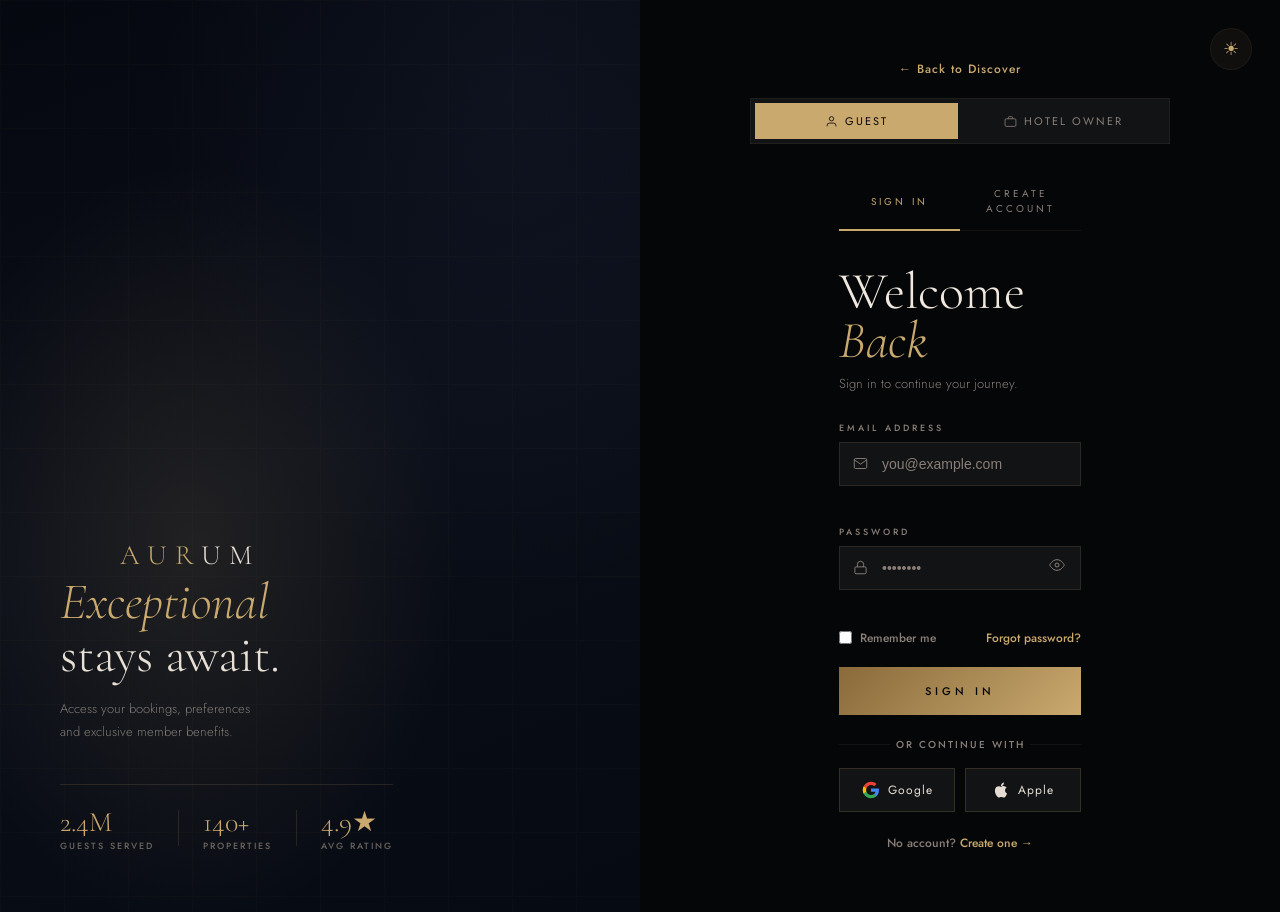
==== commit 7c48cb34: "Update auth.html" ====
--- a/auth.html
+++ b/auth.html
@@ -15,6 +15,7 @@
     <div class="auth-left-grid"></div>
     <div class="auth-left-content">
       <a href="index.html" class="auth-logo">AUR<span>UM</span></a>
+      <br><br>
       <div class="auth-left-tagline">
         <h2><em>Exceptional</em><br/>stays await.</h2>
         <p id="leftSub">Access your bookings, preferences<br/>and exclusive member benefits.</p>
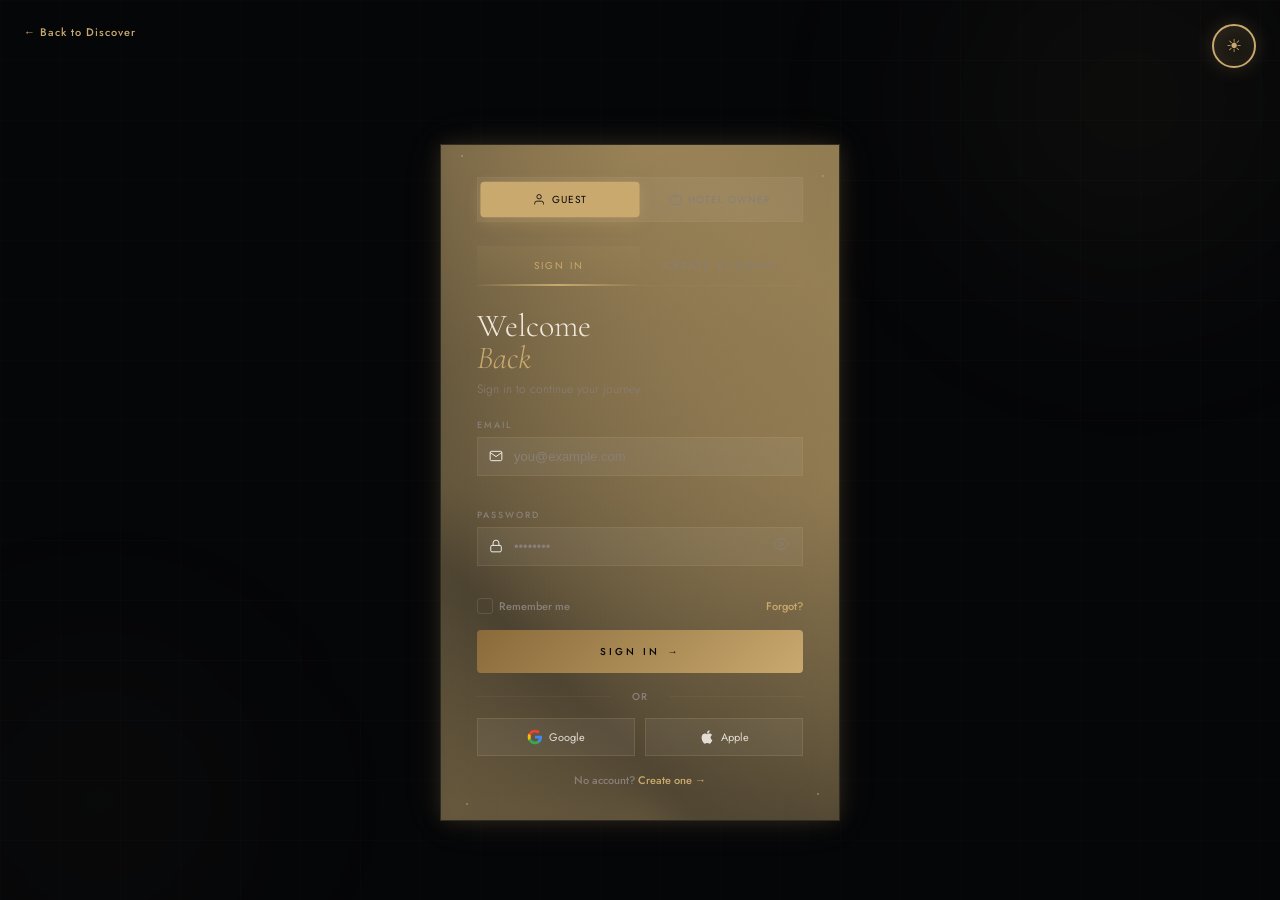
==== commit 381f5baf: "Add files via upload" ====
--- a/auth.html
+++ b/auth.html
@@ -8,96 +8,154 @@
   <link href="https://fonts.googleapis.com/css2?family=Cormorant+Garamond:ital,wght@0,300;0,400;0,600;1,300;1,400&family=Jost:wght@200;300;400;500;600&display=swap" rel="stylesheet"/>
 </head>
 <body class="dark-mode">
-<div class="auth-page">
-  <!-- Left Panel -->
-  <div class="auth-left">
-    <div class="auth-left-bg"></div>
-    <div class="auth-left-grid"></div>
-    <div class="auth-left-content">
-      <a href="index.html" class="auth-logo">AUR<span>UM</span></a>
-      <br><br>
-      <div class="auth-left-tagline">
-        <h2><em>Exceptional</em><br/>stays await.</h2>
-        <p id="leftSub">Access your bookings, preferences<br/>and exclusive member benefits.</p>
-      </div>
-      <div class="auth-left-stats">
-        <div class="als"><div class="als-n">2.4M</div><div class="als-l">Guests Served</div></div>
-        <div class="als-sep"></div>
-        <div class="als"><div class="als-n">140+</div><div class="als-l">Properties</div></div>
-        <div class="als-sep"></div>
-        <div class="als"><div class="als-n">4.9★</div><div class="als-l">Avg Rating</div></div>
-      </div>
-    </div>
-  </div>
-  <!-- Right Panel -->
-  <div class="auth-right">
-    <button class="theme-toggle-btn" id="themeToggle"><span id="themeIcon">☀</span></button>
-    <a href="index.html" class="auth-back">← Back to Discover</a>
+
+<!-- Background Effects -->
+<div class="auth-bg">
+  <div class="auth-bg-orb auth-bg-orb-1"></div>
+  <div class="auth-bg-orb auth-bg-orb-2"></div>
+  <div class="auth-bg-grid"></div>
+</div>
+
+<div class="auth-center-wrapper">
+  <!-- Theme Toggle -->
+  <button class="theme-toggle-btn" id="themeToggle" title="Toggle theme">
+    <span id="themeIcon">☀</span>
+  </button>
+
+  <!-- Logo -->
+  <a href="index.html" class="auth-logo animate-logo">AUR<span>UM</span></a>
+
+  <!-- Auth Card -->
+  <div class="auth-card animate-card">
+    <!-- Corner Accents -->
+    <div class="corner-dot top-left"></div>
+    <div class="corner-dot top-right"></div>
+    <div class="corner-dot bottom-right"></div>
+    <div class="corner-dot bottom-left"></div>
+    
+    <!-- Floating Particles -->
+    <div class="particle particle-1"></div>
+    <div class="particle particle-2"></div>
+    <div class="particle particle-3"></div>
+    <div class="particle particle-4"></div>
 
     <!-- Role Switcher -->
-    <div class="role-switcher">
+    <div class="role-switcher animate-role-switcher">
       <button class="role-btn active" id="roleGuest">
-        <svg width="13" height="13" viewBox="0 0 24 24" fill="none" stroke="currentColor" stroke-width="1.5"><path d="M20 21v-2a4 4 0 0 0-4-4H8a4 4 0 0 0-4 4v2"/><circle cx="12" cy="7" r="4"/></svg>
-        Guest
+        <svg width="13" height="13" viewBox="0 0 24 24" fill="none" stroke="currentColor" stroke-width="1.5">
+          <path d="M20 21v-2a4 4 0 0 0-4-4H8a4 4 0 0 0-4 4v2"/>
+          <circle cx="12" cy="7" r="4"/>
+        </svg>
+        <span class="role-btn-text">Guest</span>
       </button>
       <button class="role-btn" id="roleOwner">
-        <svg width="13" height="13" viewBox="0 0 24 24" fill="none" stroke="currentColor" stroke-width="1.5"><rect x="2" y="7" width="20" height="14" rx="2"/><path d="M16 7V5a2 2 0 0 0-2-2h-4a2 2 0 0 0-2 2v2"/></svg>
-        Hotel Owner
+        <svg width="13" height="13" viewBox="0 0 24 24" fill="none" stroke="currentColor" stroke-width="1.5">
+          <rect x="2" y="7" width="20" height="14" rx="2"/>
+          <path d="M16 7V5a2 2 0 0 0-2-2h-4a2 2 0 0 0-2 2v2"/>
+        </svg>
+        <span class="role-btn-text">Hotel Owner</span>
       </button>
     </div>
 
     <!-- GUEST SECTION -->
     <div id="guestSection">
-      <div class="auth-tabs">
-        <button class="auth-tab active" id="tabLogin">Sign In</button>
-        <button class="auth-tab" id="tabRegister">Create Account</button>
-      </div>
+      <div class="auth-tabs animate-tabs">
+        <button class="auth-tab active" id="tabLogin">
+          <span class="tab-text">Sign In</span>
+        </button>
+        <button class="auth-tab" id="tabRegister">
+          <span class="tab-text">Create Account</span>
+        </button>
+      </div>
+
       <!-- Guest Login -->
       <div class="auth-form-wrap" id="loginWrap">
-        <div class="auth-form-title">Welcome<br/><em>Back</em></div>
+        <div class="auth-form-title">
+          <span class="title-line">Welcome</span>
+          <span class="title-line italic"><em>Back</em></span>
+        </div>
         <p class="auth-form-sub">Sign in to continue your journey.</p>
-        <div class="field-g">
-          <label class="field-l">Email Address</label>
-          <div class="field-icon-wrap">
-            <svg class="field-ico" viewBox="0 0 24 24" fill="none" stroke="currentColor" stroke-width="1.5"><path d="M4 4h16c1.1 0 2 .9 2 2v12c0 1.1-.9 2-2 2H4c-1.1 0-2-.9-2-2V6c0-1.1.9-2 2-2z"/><polyline points="22,6 12,13 2,6"/></svg>
+
+        <div class="field-g animate-field" style="--field-delay:0">
+          <label class="field-l">Email</label>
+          <div class="field-icon-wrap">
+            <svg class="field-ico" viewBox="0 0 24 24" fill="none" stroke="currentColor" stroke-width="1.5">
+              <path d="M4 4h16c1.1 0 2 .9 2 2v12c0 1.1-.9 2-2 2H4c-1.1 0-2-.9-2-2V6c0-1.1.9-2 2-2z"/>
+              <polyline points="22,6 12,13 2,6"/>
+            </svg>
             <input type="email" class="field-i" id="loginEmail" placeholder="you@example.com"/>
           </div>
           <div class="field-error" id="loginEmailErr"></div>
         </div>
-        <div class="field-g">
+
+        <div class="field-g animate-field" style="--field-delay:1">
           <label class="field-l">Password</label>
           <div class="field-icon-wrap">
-            <svg class="field-ico" viewBox="0 0 24 24" fill="none" stroke="currentColor" stroke-width="1.5"><rect x="3" y="11" width="18" height="11" rx="2"/><path d="M7 11V7a5 5 0 0110 0v4"/></svg>
+            <svg class="field-ico" viewBox="0 0 24 24" fill="none" stroke="currentColor" stroke-width="1.5">
+              <rect x="3" y="11" width="18" height="11" rx="2"/>
+              <path d="M7 11V7a5 5 0 0110 0v4"/>
+            </svg>
             <input type="password" class="field-i" id="loginPass" placeholder="••••••••"/>
             <button class="pw-toggle" type="button" onclick="togglePw('loginPass',this)">
-              <svg viewBox="0 0 24 24" fill="none" stroke="currentColor" stroke-width="1.5" width="16" height="16"><path d="M1 12s4-8 11-8 11 8 11 8-4 8-11 8-11-8-11-8z"/><circle cx="12" cy="12" r="3"/></svg>
+              <svg viewBox="0 0 24 24" fill="none" stroke="currentColor" stroke-width="1.5" width="16" height="16">
+                <path d="M1 12s4-8 11-8 11 8 11 8-4 8-11 8-11-8-11-8z"/>
+                <circle cx="12" cy="12" r="3"/>
+              </svg>
             </button>
           </div>
           <div class="field-error" id="loginPassErr"></div>
         </div>
-        <div class="auth-options">
-          <label class="remember-me"><input type="checkbox"/> Remember me</label>
-          <a href="#" class="forgot-link">Forgot password?</a>
-        </div>
-        <button class="btn-auth" id="loginBtn">Sign In</button>
-        <div class="auth-divider"><span>or continue with</span></div>
-        <div class="social-btns">
+
+        <div class="auth-options animate-field" style="--field-delay:2">
+          <label class="remember-me">
+            <input type="checkbox" class="custom-checkbox"/>
+            <span class="checkbox-custom"></span>
+            Remember me
+          </label>
+          <a href="#" class="forgot-link">Forgot?</a>
+        </div>
+
+        <button class="btn-auth animate-btn-auth" id="loginBtn" style="--field-delay:3">
+          <span class="btn-auth-text">Sign In</span>
+          <span class="btn-auth-arrow">→</span>
+        </button>
+
+        <div class="auth-divider animate-field" style="--field-delay:4">
+          <span>or</span>
+        </div>
+
+        <div class="social-btns animate-field" style="--field-delay:5">
           <button class="social-btn" onclick="socialLogin('Google')">
-            <svg viewBox="0 0 24 24" width="18" height="18"><path d="M22.56 12.25c0-.78-.07-1.53-.2-2.25H12v4.26h5.92c-.26 1.37-1.04 2.53-2.21 3.31v2.77h3.57c2.08-1.92 3.28-4.74 3.28-8.09z" fill="#4285F4"/><path d="M12 23c2.97 0 5.46-.98 7.28-2.66l-3.57-2.77c-.98.66-2.23 1.06-3.71 1.06-2.86 0-5.29-1.93-6.16-4.53H2.18v2.84C3.99 20.53 7.7 23 12 23z" fill="#34A853"/><path d="M5.84 14.09c-.22-.66-.35-1.36-.35-2.09s.13-1.43.35-2.09V7.07H2.18C1.43 8.55 1 10.22 1 12s.43 3.45 1.18 4.93l2.85-2.22.81-.62z" fill="#FBBC05"/><path d="M12 5.38c1.62 0 3.06.56 4.21 1.64l3.15-3.15C17.45 2.09 14.97 1 12 1 7.7 1 3.99 3.47 2.18 7.07l3.66 2.84c.87-2.6 3.3-4.53 6.16-4.53z" fill="#EA4335"/></svg>
+            <svg viewBox="0 0 24 24" width="16" height="16">
+              <path d="M22.56 12.25c0-.78-.07-1.53-.2-2.25H12v4.26h5.92c-.26 1.37-1.04 2.53-2.21 3.31v2.77h3.57c2.08-1.92 3.28-4.74 3.28-8.09z" fill="#4285F4"/>
+              <path d="M12 23c2.97 0 5.46-.98 7.28-2.66l-3.57-2.77c-.98.66-2.23 1.06-3.71 1.06-2.86 0-5.29-1.93-6.16-4.53H2.18v2.84C3.99 20.53 7.7 23 12 23z" fill="#34A853"/>
+              <path d="M5.84 14.09c-.22-.66-.35-1.36-.35-2.09s.13-1.43.35-2.09V7.07H2.18C1.43 8.55 1 10.22 1 12s.43 3.45 1.18 4.93l2.85-2.22.81-.62z" fill="#FBBC05"/>
+              <path d="M12 5.38c1.62 0 3.06.56 4.21 1.64l3.15-3.15C17.45 2.09 14.97 1 12 1 7.7 1 3.99 3.47 2.18 7.07l3.66 2.84c.87-2.6 3.3-4.53 6.16-4.53z" fill="#EA4335"/>
+            </svg>
             Google
           </button>
           <button class="social-btn" onclick="socialLogin('Apple')">
-            <svg viewBox="0 0 24 24" width="18" height="18" fill="currentColor"><path d="M18.71 19.5c-.83 1.24-1.71 2.45-3.05 2.47-1.34.03-1.77-.79-3.29-.79-1.53 0-2 .77-3.27.82-1.31.05-2.3-1.32-3.14-2.53C4.25 17 2.94 12.45 4.7 9.39c.87-1.52 2.43-2.48 4.12-2.51 1.28-.02 2.5.87 3.29.87.78 0 2.26-1.07 3.8-.91.65.03 2.47.26 3.64 1.98-.09.06-2.17 1.28-2.15 3.81.03 3.02 2.65 4.03 2.68 4.04-.03.07-.42 1.44-1.38 2.83M13 3.5c.73-.83 1.94-1.46 2.94-1.5.13 1.17-.34 2.35-1.04 3.19-.69.85-1.83 1.51-2.95 1.42-.15-1.15.41-2.35 1.05-3.11z"/></svg>
+            <svg viewBox="0 0 24 24" width="16" height="16" fill="currentColor">
+              <path d="M18.71 19.5c-.83 1.24-1.71 2.45-3.05 2.47-1.34.03-1.77-.79-3.29-.79-1.53 0-2 .77-3.27.82-1.31.05-2.3-1.32-3.14-2.53C4.25 17 2.94 12.45 4.7 9.39c.87-1.52 2.43-2.48 4.12-2.51 1.28-.02 2.5.87 3.29.87.78 0 2.26-1.07 3.8-.91.65.03 2.47.26 3.64 1.98-.09.06-2.17 1.28-2.15 3.81.03 3.02 2.65 4.03 2.68 4.04-.03.07-.42 1.44-1.38 2.83M13 3.5c.73-.83 1.94-1.46 2.94-1.5.13 1.17-.34 2.35-1.04 3.19-.69.85-1.83 1.51-2.95 1.42-.15-1.15.41-2.35 1.05-3.11z"/>
+            </svg>
             Apple
           </button>
         </div>
-        <p class="switch-link">No account? <a href="#" id="goRegisterLink">Create one →</a></p>
-      </div>
+
+        <p class="switch-link animate-field" style="--field-delay:6">
+          No account? <a href="#" id="goRegisterLink">Create one →</a>
+        </p>
+      </div>
+
       <!-- Guest Register -->
       <div class="auth-form-wrap hidden" id="registerWrap">
-        <div class="auth-form-title">Join<br/><em>AURUM</em></div>
+        <div class="auth-form-title">
+          <span class="title-line">Join</span>
+          <span class="title-line italic"><em>AURUM</em></span>
+        </div>
         <p class="auth-form-sub">Create your account to unlock exclusive rates.</p>
-        <div class="field-row-2">
+
+        <div class="field-row-2 animate-field" style="--field-delay:0">
           <div class="field-g">
             <label class="field-l">First Name</label>
             <input type="text" class="field-i" id="regFirst" placeholder="Alexandre"/>
@@ -109,87 +167,137 @@
             <div class="field-error" id="regLastErr"></div>
           </div>
         </div>
-        <div class="field-g">
-          <label class="field-l">Email Address</label>
+
+        <div class="field-g animate-field" style="--field-delay:1">
+          <label class="field-l">Email</label>
           <input type="email" class="field-i" id="regEmail" placeholder="you@example.com"/>
           <div class="field-error" id="regEmailErr"></div>
         </div>
-        <div class="field-g">
-          <label class="field-l">Phone</label>
-          <input type="tel" class="field-i" id="regPhone" placeholder="+213 555 000 000"/>
-        </div>
-        <div class="field-g">
+
+        <div class="field-g animate-field" style="--field-delay:2">
           <label class="field-l">Password</label>
           <div class="field-icon-wrap">
             <input type="password" class="field-i" id="regPass" placeholder="Min 8 characters" oninput="checkStrength(this.value)"/>
             <button class="pw-toggle" type="button" onclick="togglePw('regPass',this)">
-              <svg viewBox="0 0 24 24" fill="none" stroke="currentColor" stroke-width="1.5" width="16" height="16"><path d="M1 12s4-8 11-8 11 8 11 8-4 8-11 8-11-8-11-8z"/><circle cx="12" cy="12" r="3"/></svg>
+              <svg viewBox="0 0 24 24" fill="none" stroke="currentColor" stroke-width="1.5" width="16" height="16">
+                <path d="M1 12s4-8 11-8 11 8 11 8-4 8-11 8-11-8-11-8z"/>
+                <circle cx="12" cy="12" r="3"/>
+              </svg>
             </button>
           </div>
           <div class="strength-bar"><div class="strength-fill" id="strengthFill"></div></div>
           <div class="strength-label" id="strengthLabel"></div>
           <div class="field-error" id="regPassErr"></div>
         </div>
-        <div class="field-g">
+
+        <div class="field-g animate-field" style="--field-delay:3">
           <label class="field-l">Confirm Password</label>
-          <input type="password" class="field-i" id="regPass2" placeholder="Repeat password"/>
+          <div class="field-icon-wrap">
+            <input type="password" class="field-i" id="regPass2" placeholder="Repeat password"/>
+            <button class="pw-toggle" type="button" onclick="togglePw('regPass2',this)">
+              <svg viewBox="0 0 24 24" fill="none" stroke="currentColor" stroke-width="1.5" width="16" height="16">
+                <path d="M1 12s4-8 11-8 11 8 11 8-4 8-11 8-11-8-11-8z"/>
+                <circle cx="12" cy="12" r="3"/>
+              </svg>
+            </button>
+          </div>
           <div class="field-error" id="regPass2Err"></div>
         </div>
-        <label class="agree-check">
-          <input type="checkbox" id="agreeTerms"/>
-          I agree to AURUM's <a href="#">Terms of Service</a> and <a href="#">Privacy Policy</a>
+
+        <label class="agree-check animate-field" style="--field-delay:4">
+          <input type="checkbox" id="agreeTerms" class="custom-checkbox"/>
+          <span class="checkbox-custom"></span>
+          <span>I agree to <a href="#">Terms</a></span>
         </label>
         <div class="field-error" id="agreeErr"></div>
-        <button class="btn-auth" id="registerBtn" style="margin-top:14px;">Create Account</button>
-        <p class="switch-link">Already have an account? <a href="#" id="goLoginLink">Sign in →</a></p>
+
+        <button class="btn-auth animate-btn-auth" id="registerBtn" style="--field-delay:5">
+          <span class="btn-auth-text">Create Account</span>
+          <span class="btn-auth-arrow">→</span>
+        </button>
+
+        <p class="switch-link animate-field" style="--field-delay:6">
+          Already have an account? <a href="#" id="goLoginLink">Sign in →</a>
+        </p>
       </div>
     </div>
 
     <!-- OWNER SECTION -->
     <div id="ownerSection" class="hidden">
-      <div class="owner-auth-badge">
-        <svg width="14" height="14" viewBox="0 0 24 24" fill="none" stroke="currentColor" stroke-width="1.5"><path d="M3 9l9-7 9 7v11a2 2 0 01-2 2H5a2 2 0 01-2-2z"/><polyline points="9 22 9 12 15 12 15 22"/></svg>
-        Hotel Owner Portal
-      </div>
-      <div class="auth-tabs">
-        <button class="auth-tab active" id="ownerTabLogin">Owner Sign In</button>
-        <button class="auth-tab" id="ownerTabRegister">Register</button>
-      </div>
+      <div class="owner-auth-badge animate-owner-badge">
+        <svg width="14" height="14" viewBox="0 0 24 24" fill="none" stroke="currentColor" stroke-width="1.5">
+          <path d="M3 9l9-7 9 7v11a2 2 0 01-2 2H5a2 2 0 01-2-2z"/>
+          <polyline points="9 22 9 12 15 12 15 22"/>
+        </svg>
+        Hotel Owner
+      </div>
+
+      <div class="auth-tabs animate-tabs">
+        <button class="auth-tab active" id="ownerTabLogin">
+          <span class="tab-text">Owner Sign In</span>
+        </button>
+        <button class="auth-tab" id="ownerTabRegister">
+          <span class="tab-text">Register</span>
+        </button>
+      </div>
+
       <!-- Owner Login -->
       <div class="auth-form-wrap" id="ownerLoginWrap">
-        <div class="auth-form-title">Owner<br/><em>Dashboard</em></div>
-        <p class="auth-form-sub">Manage your properties, bookings and revenue.</p>
-        <div class="field-g">
+        <div class="auth-form-title">
+          <span class="title-line">Owner</span>
+          <span class="title-line italic"><em>Dashboard</em></span>
+        </div>
+        <p class="auth-form-sub">Manage your properties and bookings.</p>
+
+        <div class="field-g animate-field" style="--field-delay:0">
           <label class="field-l">Business Email</label>
           <div class="field-icon-wrap">
-            <svg class="field-ico" viewBox="0 0 24 24" fill="none" stroke="currentColor" stroke-width="1.5"><path d="M4 4h16c1.1 0 2 .9 2 2v12c0 1.1-.9 2-2 2H4c-1.1 0-2-.9-2-2V6c0-1.1.9-2 2-2z"/><polyline points="22,6 12,13 2,6"/></svg>
+            <svg class="field-ico" viewBox="0 0 24 24" fill="none" stroke="currentColor" stroke-width="1.5">
+              <path d="M4 4h16c1.1 0 2 .9 2 2v12c0 1.1-.9 2-2 2H4c-1.1 0-2-.9-2-2V6c0-1.1.9-2 2-2z"/>
+              <polyline points="22,6 12,13 2,6"/>
+            </svg>
             <input type="email" class="field-i" id="ownerLoginEmail" placeholder="hotel@example.com"/>
           </div>
           <div class="field-error" id="ownerLoginEmailErr"></div>
         </div>
-        <div class="field-g">
+
+        <div class="field-g animate-field" style="--field-delay:1">
           <label class="field-l">Password</label>
           <div class="field-icon-wrap">
-            <svg class="field-ico" viewBox="0 0 24 24" fill="none" stroke="currentColor" stroke-width="1.5"><rect x="3" y="11" width="18" height="11" rx="2"/><path d="M7 11V7a5 5 0 0110 0v4"/></svg>
+            <svg class="field-ico" viewBox="0 0 24 24" fill="none" stroke="currentColor" stroke-width="1.5">
+              <rect x="3" y="11" width="18" height="11" rx="2"/>
+              <path d="M7 11V7a5 5 0 0110 0v4"/>
+            </svg>
             <input type="password" class="field-i" id="ownerLoginPass" placeholder="••••••••"/>
             <button class="pw-toggle" type="button" onclick="togglePw('ownerLoginPass',this)">
-              <svg viewBox="0 0 24 24" fill="none" stroke="currentColor" stroke-width="1.5" width="16" height="16"><path d="M1 12s4-8 11-8 11 8 11 8-4 8-11 8-11-8-11-8z"/><circle cx="12" cy="12" r="3"/></svg>
+              <svg viewBox="0 0 24 24" fill="none" stroke="currentColor" stroke-width="1.5" width="16" height="16">
+                <path d="M1 12s4-8 11-8 11 8 11 8-4 8-11 8-11-8-11-8z"/>
+                <circle cx="12" cy="12" r="3"/>
+              </svg>
             </button>
           </div>
           <div class="field-error" id="ownerLoginPassErr"></div>
         </div>
-        <div class="auth-options">
-          <label class="remember-me"><input type="checkbox"/> Remember me</label>
-          <a href="#" class="forgot-link">Forgot password?</a>
-        </div>
-        <button class="btn-auth owner-btn" id="ownerLoginBtn">Access Dashboard</button>
-        <p class="switch-link" style="margin-top:16px;">New partner? <a href="#" id="goOwnerRegisterLink">Register your property →</a></p>
-      </div>
+
+        <button class="btn-auth owner-btn animate-btn-auth" id="ownerLoginBtn" style="--field-delay:2">
+          <span class="btn-auth-text">Access Dashboard</span>
+          <span class="btn-auth-arrow">→</span>
+        </button>
+
+        <p class="switch-link animate-field" style="--field-delay:3">
+          New partner? <a href="#" id="goOwnerRegisterLink">Register →</a>
+        </p>
+      </div>
+
       <!-- Owner Register -->
       <div class="auth-form-wrap hidden" id="ownerRegisterWrap">
-        <div class="auth-form-title">Partner<br/><em>Registration</em></div>
-        <p class="auth-form-sub">Create your owner account to list and manage properties.</p>
-        <div class="field-row-2">
+        <div class="auth-form-title">
+          <span class="title-line">Partner</span>
+          <span class="title-line italic"><em>Registration</em></span>
+        </div>
+        <p class="auth-form-sub">List and manage your properties.</p>
+
+        <div class="field-row-2 animate-field" style="--field-delay:0">
           <div class="field-g">
             <label class="field-l">First Name</label>
             <input type="text" class="field-i" id="ownerFirst" placeholder="Sofia"/>
@@ -201,44 +309,72 @@
             <div class="field-error" id="ownerLastErr"></div>
           </div>
         </div>
-        <div class="field-g">
-          <label class="field-l">Business Email</label>
-          <input type="email" class="field-i" id="ownerEmail" placeholder="sofia@grandpalazzo.com"/>
-          <div class="field-error" id="ownerEmailErr"></div>
-        </div>
-        <div class="field-g">
-          <label class="field-l">Hotel / Property Name</label>
+
+        <div class="field-g animate-field" style="--field-delay:1">
+          <label class="field-l">Hotel Name</label>
           <input type="text" class="field-i" id="ownerHotel" placeholder="The Grand Palazzo"/>
           <div class="field-error" id="ownerHotelErr"></div>
         </div>
-        <div class="field-g">
-          <label class="field-l">Phone</label>
-          <input type="tel" class="field-i" id="ownerPhone" placeholder="+39 041 000 0000"/>
-        </div>
-        <div class="field-g">
+
+        <div class="field-g animate-field" style="--field-delay:2">
+          <label class="field-l">Email</label>
+          <input type="email" class="field-i" id="ownerEmail" placeholder="sofia@hotel.com"/>
+          <div class="field-error" id="ownerEmailErr"></div>
+        </div>
+
+        <div class="field-g animate-field" style="--field-delay:3">
           <label class="field-l">Password</label>
           <div class="field-icon-wrap">
             <input type="password" class="field-i" id="ownerPass" placeholder="Min 8 characters" oninput="checkOwnerStrength(this.value)"/>
             <button class="pw-toggle" type="button" onclick="togglePw('ownerPass',this)">
-              <svg viewBox="0 0 24 24" fill="none" stroke="currentColor" stroke-width="1.5" width="16" height="16"><path d="M1 12s4-8 11-8 11 8 11 8-4 8-11 8-11-8-11-8z"/><circle cx="12" cy="12" r="3"/></svg>
+              <svg viewBox="0 0 24 24" fill="none" stroke="currentColor" stroke-width="1.5" width="16" height="16">
+                <path d="M1 12s4-8 11-8 11 8 11 8-4 8-11 8-11-8-11-8z"/>
+                <circle cx="12" cy="12" r="3"/>
+              </svg>
             </button>
           </div>
           <div class="strength-bar"><div class="strength-fill" id="ownerStrFill"></div></div>
           <div class="strength-label" id="ownerStrLabel"></div>
           <div class="field-error" id="ownerPassErr"></div>
         </div>
-        <label class="agree-check">
-          <input type="checkbox" id="ownerAgreeTerms"/>
-          I agree to AURUM's <a href="#">Partner Terms</a> and <a href="#">Commission Agreement</a>
+
+        <label class="agree-check animate-field" style="--field-delay:4">
+          <input type="checkbox" id="ownerAgreeTerms" class="custom-checkbox"/>
+          <span class="checkbox-custom"></span>
+          <span>I agree to <a href="#">Partner Terms</a></span>
         </label>
         <div class="field-error" id="ownerAgreeErr"></div>
-        <button class="btn-auth owner-btn" id="ownerRegisterBtn" style="margin-top:14px;">Create Owner Account</button>
-        <p class="switch-link" style="margin-top:16px;">Already registered? <a href="#" id="goOwnerLoginLink">Sign in →</a></p>
+
+        <button class="btn-auth owner-btn animate-btn-auth" id="ownerRegisterBtn" style="--field-delay:5">
+          <span class="btn-auth-text">Create Owner Account</span>
+          <span class="btn-auth-arrow">→</span>
+        </button>
+
+        <p class="switch-link animate-field" style="--field-delay:6">
+          Already registered? <a href="#" id="goOwnerLoginLink">Sign in →</a>
+        </p>
       </div>
     </div>
-
+  </div>
+
+  <!-- Back Link -->
+  <a href="index.html" class="auth-back animate-back">← Back to Discover</a>
+</div>
+
+<!-- Success Overlay -->
+<div class="success-overlay" id="successOverlay">
+  <div class="success-content">
+    <div class="success-checkmark">
+      <svg viewBox="0 0 50 50" width="50" height="50">
+        <circle cx="25" cy="25" r="23" fill="none" stroke="currentColor" stroke-width="2" class="checkmark-circle"/>
+        <path d="M14 27l7 7 15-15" fill="none" stroke="currentColor" stroke-width="3" stroke-linecap="round" stroke-linejoin="round" class="checkmark-check"/>
+      </svg>
+    </div>
+    <div class="success-text" id="successText">Welcome back!</div>
+    <div class="success-subtext" id="successSubtext">Redirecting...</div>
   </div>
 </div>
+
 <script src="auth.js"></script>
 </body>
 </html>
--- a/auth.css
+++ b/auth.css
@@ -1,7 +1,6 @@
 /* ═══════════════════════════
    AURUM — auth.css
-   Dark mode = gold on black
-   Light mode = gold on white/ice blue
+   Centered Card Design
 ═══════════════════════════ */
 
 @import url('https://fonts.googleapis.com/css2?family=Cormorant+Garamond:ital,wght@0,300;0,400;0,600;1,300;1,400&family=Jost:wght@200;300;400;500;600&display=swap');
@@ -18,38 +17,36 @@
   --gold:        #c9a96e;
   --gold-d:      #8a6a3a;
   --gold-glow:   rgba(201, 169, 110, 0.15);
-  --white:       #f0e8de;
+  --white:        #f0e8de;
   --input-bg:    rgba(255,255,255,0.05);
   --input-bdr:   rgba(201, 169, 110, 0.15);
   --btn-txt:     #050608;
+  --card-bg:     rgba(10, 13, 17, 0.95);
   --social-bg:   rgba(255,255,255,0.05);
   --social-bdr:  rgba(201, 169, 110, 0.18);
   --social-txt:  #e5ddd4;
-  --left-overlay:rgba(5,6,8,0.70);
-  --toggle-bg:   rgba(201, 169, 110, 0.06);
 }
 
 /* ── Light Mode ── */
 body.light-mode {
-  --bg:          #f8fafc;
-  --bg2:         #ffffff;
-  --bg3:         #f0f6ec;
-  --border:      rgba(107,142,35,0.20);
-  --border-s:    rgba(107,142,35,0.10);
-  --text:        #1a2e48;
-  --text-m:      #4b5563;
-  --gold:        #6b8e23;
-  --gold-d:      #4f6b18;
-  --gold-glow:   rgba(107,142,35,0.12);
-  --white:       #1a2e48;
-  --input-bg:    rgba(255, 255, 255, 0.95);
-  --input-bdr:   rgba(107,142,35,0.15);
-  --btn-txt:     #ffffff;
-  --social-bg:   #ffffff;
-  --social-bdr:  rgba(107,142,35,0.15);
-  --social-txt:  #1a2e48;
-  --left-overlay:rgba(10, 18, 32, 0.50);
-  --toggle-bg:   rgba(107,142,35,0.08);
+  --bg:          #f0f6f4;
+  --bg2:         #fafcfb;
+  --bg3:         #eef4f2;
+  --border:      rgba(64,138,113,0.20);
+  --border-s:    rgba(64,138,113,0.10);
+  --text:        #091413;
+  --text-m:      #2a5f4e;
+  --gold:        #408A71;
+  --gold-d:      #285A48;
+  --gold-glow:   rgba(64,138,113,0.12);
+  --white:        #091413;
+  --input-bg:     rgba(176, 228, 204, 0.25);
+  --input-bdr:    rgba(64,138,113,0.15);
+  --btn-txt:      #ffffff;
+  --card-bg:      rgba(250, 252, 251, 0.98);
+  --social-bg:    #fafcfb;
+  --social-bdr:   rgba(64,138,113,0.15);
+  --social-txt:   #091413;
 }
 
 *, *::before, *::after { margin:0; padding:0; box-sizing:border-box; }
@@ -61,6 +58,7 @@
   min-height: 100vh;
   transition: background 0.6s ease, color 0.6s ease;
   font-weight: 500;
+  overflow-x: hidden;
 }
 a { text-decoration:none; color:var(--gold); }
 button { font-family: 'Jost', sans-serif; cursor:pointer; }
@@ -68,240 +66,361 @@
 ::-webkit-scrollbar { width:3px; }
 ::-webkit-scrollbar-thumb { background:var(--gold-d); }
 
-/* ── Layout ── */
-.auth-page {
-  display: grid;
-  grid-template-columns: 1fr 1fr;
-  min-height: 100vh;
-}
-
-/* ── Left Panel ── */
-.auth-left {
-  position: relative; overflow: hidden;
-  display: flex; align-items: flex-end;
-  padding: 60px;
-  background: #0a0e14;
-}
-.auth-left-bg {
-  position: absolute; inset: 0;
-  background:
-    radial-gradient(ellipse 60% 60% at 30% 60%, rgba(201,169,110,0.12) 0%, transparent 70%),
-    radial-gradient(ellipse 80% 80% at 80% 10%, rgba(100,140,200,0.06) 0%, transparent 70%),
-    linear-gradient(160deg,#060810 0%,#0a0e18 50%,#060a12 100%);
-  transition: opacity 0.5s;
-}
-.auth-left-grid {
-  position: absolute; inset: 0; opacity: 0.025;
+/* ── Background Effects ── */
+.auth-bg {
+  position: fixed;
+  inset: 0;
+  pointer-events: none;
+  overflow: hidden;
+}
+.auth-bg-orb {
+  position: absolute;
+  border-radius: 50%;
+  filter: blur(100px);
+}
+.auth-bg-orb-1 {
+  width: 500px;
+  height: 500px;
+  top: -150px;
+  right: -100px;
+  background: radial-gradient(circle, rgba(201,169,110,0.08) 0%, transparent 70%);
+  animation: bgOrbFloat1 20s ease-in-out infinite alternate;
+}
+.auth-bg-orb-2 {
+  width: 400px;
+  height: 400px;
+  bottom: -100px;
+  left: -100px;
+  background: radial-gradient(circle, rgba(201,169,110,0.05) 0%, transparent 70%);
+  animation: bgOrbFloat2 25s ease-in-out infinite alternate;
+}
+@keyframes bgOrbFloat1 {
+  0% { transform: translate(0, 0) scale(1); }
+  100% { transform: translate(-50px, 50px) scale(1.1); }
+}
+@keyframes bgOrbFloat2 {
+  0% { transform: translate(0, 0); }
+  100% { transform: translate(40px, -40px); }
+}
+.auth-bg-grid {
+  position: absolute;
+  inset: 0;
+  opacity: 0.02;
   background-image:
     linear-gradient(rgba(201,169,110,1) 1px, transparent 1px),
     linear-gradient(90deg, rgba(201,169,110,1) 1px, transparent 1px);
-  background-size: 64px 64px;
-}
-.auth-left-content {
-  position: relative; z-index: 2;
-  display: flex; flex-direction: column; gap: 40px;
-}
+  background-size: 60px 60px;
+  animation: gridPulse 4s ease-in-out infinite;
+}
+@keyframes gridPulse {
+  0%, 100% { opacity: 0.02; }
+  50% { opacity: 0.04; }
+}
+
+/* Light mode background effects */
+body.light-mode .auth-bg-orb-1 {
+  background: radial-gradient(circle, rgba(107,142,35,0.06) 0%, transparent 70%);
+}
+body.light-mode .auth-bg-orb-2 {
+  background: radial-gradient(circle, rgba(107,142,35,0.04) 0%, transparent 70%);
+}
+body.light-mode .auth-bg-grid {
+  background-image:
+    linear-gradient(rgba(107,142,35,1) 1px, transparent 1px),
+    linear-gradient(90deg, rgba(107,142,35,1) 1px, transparent 1px);
+}
+
+/* ── Center Wrapper ── */
+.auth-center-wrapper {
+  min-height: 100vh;
+  display: flex;
+  flex-direction: column;
+  align-items: center;
+  justify-content: center;
+  padding: 40px 20px;
+  position: relative;
+  z-index: 1;
+}
+
+/* ── Theme Toggle Button ── */
+.theme-toggle-btn {
+  position: fixed;
+  top: 24px;
+  right: 24px;
+  width: 44px;
+  height: 44px;
+  border-radius: 50%;
+  background: linear-gradient(135deg, rgba(201,169,110,0.12), rgba(201,169,110,0.05));
+  border: 2px solid var(--gold);
+  color: var(--gold);
+  font-size: 18px;
+  display: flex;
+  align-items: center;
+  justify-content: center;
+  transition: all 0.4s cubic-bezier(0.16, 1, 0.3, 1);
+  cursor: pointer;
+  z-index: 100;
+  animation: themeButtonSlide 0.8s cubic-bezier(0.16, 1, 0.3, 1) forwards, themePulse 3s ease-in-out infinite 1.2s;
+  opacity: 0;
+  transform: translateX(30px);
+  box-shadow: 0 0 20px rgba(201,169,110,0.2), inset 0 0 20px rgba(201,169,110,0.1);
+}
+@keyframes themeButtonSlide {
+  0% { opacity: 0; transform: translateX(30px) scale(0.8); }
+  100% { opacity: 1; transform: translateX(0) scale(1); }
+}
+@keyframes themePulse {
+  0%, 100% { 
+    box-shadow: 0 0 15px rgba(201,169,110,0.2), 
+                0 0 30px rgba(201,169,110,0.1),
+                inset 0 0 15px rgba(201,169,110,0.08);
+  }
+  50% { 
+    box-shadow: 0 0 25px rgba(201,169,110,0.4),
+                0 0 50px rgba(201,169,110,0.2),
+                inset 0 0 25px rgba(201,169,110,0.15);
+  }
+}
+.theme-toggle-btn:hover {
+  background: linear-gradient(135deg, rgba(201,169,110,0.2), rgba(201,169,110,0.12));
+  box-shadow: 0 0 30px rgba(201,169,110,0.5), 
+              0 0 60px rgba(201,169,110,0.3),
+              inset 0 0 30px rgba(201,169,110,0.2);
+  transform: scale(1.15) rotate(15deg);
+}
+.theme-toggle-btn:active {
+  transform: scale(0.92) rotate(0deg);
+}
+.theme-toggle-btn::before {
+  content: '';
+  position: absolute;
+  inset: -8px;
+  border: 2px solid transparent;
+  border-radius: 50%;
+  background: linear-gradient(45deg, var(--gold), transparent, transparent, var(--gold)) border-box;
+  opacity: 0;
+  animation: buttonRing 4s linear infinite;
+  pointer-events: none;
+  z-index: -1;
+}
+@keyframes buttonRing {
+  0% { 
+    opacity: 0;
+    transform: scale(1) rotate(0deg);
+  }
+  50% {
+    opacity: 1;
+  }
+  100% { 
+    opacity: 0;
+    transform: scale(1.3) rotate(360deg);
+  }
+}
+body.light-mode .theme-toggle-btn {
+  border-color: #408A71;
+  color: #408A71;
+  background: linear-gradient(135deg, rgba(64,138,113,0.12), rgba(64,138,113,0.05));
+  box-shadow: 0 0 20px rgba(64,138,113,0.2), inset 0 0 20px rgba(64,138,113,0.1);
+  animation: themeButtonSlide 0.8s cubic-bezier(0.16, 1, 0.3, 1) forwards, themeGreenPulse 3s ease-in-out infinite 1.2s;
+}
+@keyframes themeGreenPulse {
+  0%, 100% { 
+    box-shadow: 0 0 15px rgba(107,142,35,0.2),
+                0 0 30px rgba(107,142,35,0.1),
+                inset 0 0 15px rgba(107,142,35,0.08);
+  }
+  50% { 
+    box-shadow: 0 0 25px rgba(107,142,35,0.4),
+                0 0 50px rgba(107,142,35,0.2),
+                inset 0 0 25px rgba(107,142,35,0.15);
+  }
+}
+body.light-mode .theme-toggle-btn:hover {
+  background: linear-gradient(135deg, rgba(107,142,35,0.2), rgba(107,142,35,0.12));
+  box-shadow: 0 0 30px rgba(107,142,35,0.5),
+              0 0 60px rgba(107,142,35,0.3),
+              inset 0 0 30px rgba(107,142,35,0.2);
+}
+
+/* ── Logo ── */
 .auth-logo {
   font-family: 'Cormorant Garamond', serif;
-  font-size: 28px; font-weight: 300; letter-spacing: 8px;
-  color: var(--gold); text-transform: uppercase; text-decoration:none;
-  position: absolute; top: 48px; left: 60px;
-}
-.auth-logo span { color: #e8e0d5; }
-
-.auth-left-tagline h2 {
-  font-family: 'Cormorant Garamond', serif;
-  font-size: clamp(36px, 4vw, 56px);
-  font-weight: 300; line-height: 1.05; color: #e8e0d5;
-  margin-bottom: 14px;
-}
-.auth-left-tagline h2 em { font-style:italic; color: var(--gold); }
-.auth-left-tagline p {
-  font-size: 13px; color: rgba(200,190,175,0.6);
-  font-weight: 300; line-height: 1.8;
-}
-
-.auth-left-stats {
-  display: flex; align-items: center; gap: 24px;
-  padding-top: 20px; border-top: 1px solid rgba(201,169,110,0.15);
-}
-.als-n {
-  font-family: 'Cormorant Garamond', serif;
-  font-size: 28px; font-weight: 300; color: var(--gold);
-}
-.als-l { font-size: 9px; letter-spacing: 2px; text-transform:uppercase; color: rgba(200,185,165,0.5); }
-.als-sep { width:1px; height:36px; background:rgba(201,169,110,0.15); }
-
-/* ── Right Panel ── */
-.auth-right {
-  background: var(--bg);
-  display: flex; flex-direction: column; align-items: center; justify-content: center;
-  padding: 60px 80px; position: relative;
-  transition: background 0.4s;
-  overflow-y: auto;
-}
-
-/* ── Theme Toggle ── */
-.theme-toggle-btn {
-  position: absolute; top: 28px; right: 28px;
-  background: var(--toggle-bg);
-  border: 1px solid var(--border-s);
-  width: 42px; height: 42px; border-radius: 50%;
-  display: flex; align-items: center; justify-content: center;
-  font-size: 18px; color: var(--gold);
-  transition: all 0.3s;
-}
-.theme-toggle-btn:hover { background: var(--gold-glow); border-color: var(--border); }
-
-/* ── Tabs ── */
-.auth-tabs {
-  display: flex; border-bottom: 1px solid var(--border-s);
-  width: 100%; max-width: 420px; margin-bottom: 36px;
-}
-.auth-tab {
-  flex: 1; background: none; border: none; padding: 14px;
-  font-size: 10px; letter-spacing: 3px; text-transform: uppercase;
-  color: var(--text-m); position: relative; transition: color 0.3s;
-}
-.auth-tab::after {
-  content: ''; position: absolute; bottom: -1px; left: 0; right: 0;
-  height: 2px; background: var(--gold); transform: scaleX(0); transition: transform 0.3s;
-}
-.auth-tab.active { color: var(--gold); }
-.auth-tab.active::after { transform: scaleX(1); }
-
-/* ── Form Wrap ── */
-.auth-form-wrap {
-  width: 100%; max-width: 420px;
-  animation: fadeUp 0.4s ease;
-}
-.auth-form-wrap.hidden { display: none !important; }
-
-.auth-form-title {
-  font-family: 'Cormorant Garamond', serif;
-  font-size: clamp(36px,5vw,52px); font-weight: 300;
-  color: var(--white); line-height: 0.95; margin-bottom: 8px;
-}
-.auth-form-title em { font-style:italic; color: var(--gold); }
-.auth-form-sub { font-size:13px; color:var(--text-m); font-weight:300; margin-bottom:28px; }
-
-/* ── Fields ── */
-.field-g { margin-bottom: 18px; }
-.field-row-2 { display: grid; grid-template-columns: 1fr 1fr; gap: 14px; }
-.field-l {
-  display: block; font-size: 9px; letter-spacing: 3px;
-  text-transform: uppercase; color: var(--text-m); margin-bottom: 8px;
-}
-.field-icon-wrap { position: relative; display: flex; align-items: center; }
-.field-ico {
-  position: absolute; left: 14px; width: 15px; height: 15px;
-  color: var(--text-m); pointer-events: none;
-}
-.field-i {
-  width: 100%; padding: 13px 14px;
-  background: var(--input-bg);
-  border: 1px solid var(--input-bdr); outline: none;
-  color: var(--text); font-size: 14px; font-weight: 300;
-  transition: border-color 0.3s, background 0.3s;
-}
-.field-icon-wrap .field-i { padding-left: 42px; }
-.field-i:focus { border-color: var(--gold); background: var(--bg2); }
-.field-i::placeholder { color: var(--text-m); }
-.pw-toggle {
-  position: absolute; right: 12px; background: none; border: none;
-  color: var(--text-m); padding: 4px; transition: color 0.2s;
-}
-.pw-toggle:hover { color: var(--gold); }
-
-/* Strength Bar */
-.strength-bar {
-  height: 2px; background: var(--border-s); margin-top: 6px; overflow: hidden;
-}
-.strength-fill {
-  height: 100%; width: 0%; background: #e74c3c;
-  transition: width 0.3s, background 0.3s;
-}
-.strength-label { font-size: 10px; color: var(--text-m); margin-top: 4px; }
-
-/* Auth options */
-.auth-options {
-  display: flex; justify-content: space-between; align-items: center;
-  margin-bottom: 20px; font-size: 12px; color: var(--text-m);
-}
-.remember-me { display: flex; align-items: center; gap: 8px; cursor: pointer; }
-.remember-me input { accent-color: var(--gold); }
-.forgot-link { color: var(--gold); font-size: 12px; }
-
-/* Auth button */
-.btn-auth {
-  width: 100%; padding: 16px;
-  background: linear-gradient(135deg, var(--gold-d), var(--gold));
-  border: none; color: var(--btn-txt);
-  font-size: 11px; letter-spacing: 4px; text-transform: uppercase; font-weight: 500;
-  position: relative; overflow: hidden; transition: all 0.3s; margin-bottom: 22px;
-}
-.btn-auth::after {
-  content: ''; position: absolute; top:0; left:-100%; width:100%; height:100%;
-  background: linear-gradient(90deg,transparent,rgba(255,255,255,0.15),transparent);
-  transition: left 0.5s;
-}
-.btn-auth:hover::after { left: 100%; }
-.btn-auth:hover { box-shadow: 0 8px 30px rgba(201,169,110,0.3); transform: translateY(-1px); }
-
-/* Divider */
-.auth-divider {
-  text-align: center; position: relative; margin-bottom: 16px;
-  font-size: 10px; letter-spacing: 2px; text-transform: uppercase; color: var(--text-m);
-}
-.auth-divider::before, .auth-divider::after {
-  content: ''; position: absolute; top: 50%;
-  width: calc(50% - 70px); height: 1px; background: var(--border-s);
-}
-.auth-divider::before { left: 0; }
-.auth-divider::after  { right: 0; }
-
-/* Social */
-.social-btns { display: grid; grid-template-columns: 1fr 1fr; gap: 10px; margin-bottom: 22px; }
-.social-btn {
-  background: var(--social-bg); border: 1px solid var(--social-bdr);
-  color: var(--social-txt); padding: 12px;
-  font-size: 12px; font-weight: 400; letter-spacing: 1px;
-  display: flex; align-items: center; justify-content: center; gap: 8px;
-  transition: all 0.3s;
-}
-.social-btn:hover { border-color: var(--gold); }
-
-/* Links */
-.switch-link { font-size: 12px; color: var(--text-m); text-align: center; }
-.switch-link a { color: var(--gold); }
-
-/* Agree */
-.agree-check {
-  display: flex; align-items: flex-start; gap: 10px;
-  font-size: 11px; color: var(--text-m); line-height: 1.6;
-  margin-bottom: 20px;
-}
-.agree-check input { accent-color: var(--gold); margin-top: 2px; flex-shrink: 0; }
-
-/* ── Animations ── */
-@keyframes fadeUp {
-  from { opacity:0; transform:translateY(16px); }
-  to   { opacity:1; transform:translateY(0); }
-}
-
-/* ── Responsive ── */
-@media (max-width: 768px) {
-  .auth-page { grid-template-columns: 1fr; }
-  .auth-left  { display: none; }
-  .auth-right { padding: 40px 28px; }
+  font-size: 28px;
+  font-weight: 300;
+  letter-spacing: 8px;
+  color: var(--gold);
+  text-transform: uppercase;
+  margin-bottom: 30px;
+  display: block;
+  opacity: 0;
+  animation: logoReveal 0.8s cubic-bezier(0.16, 1, 0.3, 1) 0.3s forwards;
+}
+.auth-logo span { color: var(--white); }
+@keyframes logoReveal {
+  0% { opacity: 0; transform: translateY(-20px); }
+  100% { opacity: 1; transform: translateY(0); }
+}
+
+/* ── Auth Card ── */
+.auth-card {
+  background: var(--card-bg);
+  border: 1px solid var(--border);
+  padding: 32px 36px;
+  width: 100%;
+  max-width: 400px;
+  backdrop-filter: blur(20px);
+  position: relative;
+  opacity: 1;
+  animation: cardReveal 0.8s cubic-bezier(0.16, 1, 0.3, 1) 0.5s ease-out;
+  overflow: hidden;
+}
+.auth-card::before {
+  content: '';
+  position: absolute;
+  inset: -2px;
+  border-radius: 0;
+  padding: 2px;
+  background: linear-gradient(
+    45deg,
+    transparent 0%,
+    var(--gold) 25%,
+    transparent 50%,
+    var(--gold) 75%,
+    transparent 100%
+  );
+  background-size: 300% 300%;
+  animation: borderRotate 6s linear infinite;
+  pointer-events: none;
+  z-index: -1;
+  opacity: 0.6;
+}
+@keyframes borderRotate {
+  0% { background-position: 0% 0%; }
+  100% { background-position: 100% 100%; }
+}
+.auth-card::after {
+  content: '';
+  position: absolute;
+  inset: -2px;
+  background: radial-gradient(circle at 50% 0%, rgba(201,169,110,0.4), transparent 70%),
+              radial-gradient(circle at 0% 50%, rgba(201,169,110,0.3), transparent 70%),
+              radial-gradient(circle at 100% 50%, rgba(201,169,110,0.3), transparent 70%),
+              radial-gradient(circle at 50% 100%, rgba(201,169,110,0.4), transparent 70%);
+  animation: glowPulse 4s ease-in-out infinite;
+  pointer-events: none;
+  z-index: -1;
+  border-radius: 0;
+}
+@keyframes glowPulse {
+  0%, 100% { opacity: 0.3; }
+  50% { opacity: 0.7; }
+}
+.auth-card {
+  box-shadow: 0 0 0 1px transparent;
+  animation: cardReveal 0.8s cubic-bezier(0.16, 1, 0.3, 1) 0.5s ease-out, cardGlow 3s ease-in-out infinite 1s;
+}
+@keyframes cardGlow {
+  0%, 100% { box-shadow: 0 0 20px rgba(201,169,110,0.15), 0 0 40px rgba(201,169,110,0.08); }
+  50% { box-shadow: 0 0 30px rgba(201,169,110,0.25), 0 0 60px rgba(201,169,110,0.15); }
+}
+body.light-mode .auth-card::before {
+  background: linear-gradient(
+    45deg,
+    transparent 0%,
+    #408A71 25%,
+    transparent 50%,
+    #408A71 75%,
+    transparent 100%
+  );
+}
+body.light-mode .auth-card::after {
+  background: radial-gradient(circle at 50% 0%, rgba(107,142,35,0.4), transparent 70%),
+              radial-gradient(circle at 0% 50%, rgba(107,142,35,0.3), transparent 70%),
+              radial-gradient(circle at 100% 50%, rgba(107,142,35,0.3), transparent 70%),
+              radial-gradient(circle at 50% 100%, rgba(107,142,35,0.4), transparent 70%);
+}
+body.light-mode .auth-card {
+  animation: cardReveal 0.8s cubic-bezier(0.16, 1, 0.3, 1) 0.5s ease-out, cardGlowGreen 3s ease-in-out infinite 1s;
+}
+@keyframes cardGlowGreen {
+  0%, 100% { box-shadow: 0 0 20px rgba(107,142,35,0.15), 0 0 40px rgba(107,142,35,0.08); }
+  50% { box-shadow: 0 0 30px rgba(107,142,35,0.25), 0 0 60px rgba(107,142,35,0.15); }
+}
+
+/* Corner Accent Elements */
+.auth-card::backdrop {
+  display: block;
+}
+/* Top-left corner spot */
+.auth-card {
+  position: relative;
+}
+.auth-card .corner-accent {
+  position: absolute;
+  width: 40px;
+  height: 40px;
+  pointer-events: none;
+}
+/* Simulate corners with additional shadow layers */
+.auth-card {
+  box-shadow: 
+    0 0 20px rgba(201,169,110,0.15), 
+    0 0 40px rgba(201,169,110,0.08),
+    inset 0 0 40px rgba(201,169,110,0.05);
+}
+body.light-mode .auth-card {
+  box-shadow: 
+    0 0 20px rgba(107,142,35,0.15), 
+    0 0 40px rgba(107,142,35,0.08),
+    inset 0 0 40px rgba(107,142,35,0.05);
+}
+
+/* Animated corner indicators */
+.auth-card::before {
+  background: linear-gradient(
+    45deg,
+    transparent 0%,
+    var(--gold) 20%,
+    var(--gold) 30%,
+    transparent 50%,
+    var(--gold) 70%,
+    var(--gold) 80%,
+    transparent 100%
+  );
+  background-size: 300% 300%;
+  animation: borderRotate 6s linear infinite;
+  border-radius: 0;
+  filter: drop-shadow(0 0 10px rgba(201,169,110,0.5));
+}
+
+/* Outer glow ring animation */
+.auth-card-ring {
+  position: absolute;
+  inset: -4px;
+  border: 1px solid transparent;
+  background: linear-gradient(90deg, 
+    transparent, 
+    var(--gold), 
+    transparent) no-repeat;
+  background-size: 50% 2px;
+  animation: ringRotate 4s linear infinite;
+  pointer-events: none;
+  z-index: -1;
+}
+@keyframes ringRotate {
+  0% { background-position: 0% 0%; }
+  100% { background-position: 100% 0%; }
+}
+@keyframes cardReveal {
+  0% { opacity: 0; transform: translateY(30px) scale(0.96); }
+  100% { opacity: 1; transform: translateY(0) scale(1); }
 }
 
 /* ── Role Switcher ── */
 .role-switcher {
   display: flex;
   width: 100%;
-  max-width: 420px;
-  margin-bottom: 28px;
+  margin-bottom: 24px;
   border: 1px solid var(--border-s);
   background: var(--input-bg);
   padding: 4px;
@@ -311,69 +430,805 @@
   flex: 1;
   background: none;
   border: none;
-  padding: 10px 14px;
-  font-size: 11px;
-  letter-spacing: 2px;
+  padding: 10px 12px;
+  font-size: 10px;
+  letter-spacing: 1px;
   text-transform: uppercase;
   color: var(--text-m);
   display: flex;
   align-items: center;
   justify-content: center;
-  gap: 7px;
-  transition: all 0.3s;
+  gap: 6px;
+  transition: all 0.4s cubic-bezier(0.16, 1, 0.3, 1);
+  border-radius: 4px;
+  cursor: pointer;
+  position: relative;
+  overflow: hidden;
+}
+.role-btn::before {
+  content: '';
+  position: absolute;
+  inset: 0;
+  background: linear-gradient(135deg, rgba(201,169,110,0.2), transparent);
+  opacity: 0;
+  transition: opacity 0.3s ease;
+  z-index: 0;
+}
+.role-btn {
+  z-index: 1;
+}
+.role-btn svg, .role-btn span {
+  position: relative;
+  z-index: 2;
 }
 .role-btn.active {
   background: var(--gold);
   color: var(--btn-txt);
+  box-shadow: 0 4px 15px rgba(201,169,110,0.3);
+  transform: scale(1.02);
 }
 .role-btn:hover:not(.active) {
   background: var(--gold-glow);
   color: var(--gold);
-}
-
-/* Owner badge */
+  transform: translateY(-2px);
+}
+.role-btn:active {
+  transform: scale(0.98);
+}
+
+/* ── Tabs ── */
+.auth-tabs {
+  display: flex;
+  border-bottom: 1px solid var(--border-s);
+  width: 100%;
+  margin-bottom: 24px;
+}
+.auth-tab {
+  flex: 1;
+  background: none;
+  border: none;
+  padding: 12px;
+  font-size: 10px;
+  letter-spacing: 2px;
+  text-transform: uppercase;
+  color: var(--text-m);
+  position: relative;
+  transition: all 0.4s cubic-bezier(0.16, 1, 0.3, 1);
+  cursor: pointer;
+}
+.auth-tab::before {
+  content: '';
+  position: absolute;
+  inset: 0;
+  background: linear-gradient(180deg, var(--gold-glow), transparent);
+  opacity: 0;
+  transition: opacity 0.3s ease;
+}
+.auth-tab::after {
+  content: '';
+  position: absolute;
+  bottom: -1px;
+  left: 0;
+  right: 0;
+  height: 2px;
+  background: linear-gradient(90deg, transparent, var(--gold), transparent);
+  transform: scaleX(0);
+  transition: transform 0.4s cubic-bezier(0.16, 1, 0.3, 1);
+  transform-origin: center;
+}
+.auth-tab.active {
+  color: var(--gold);
+}
+.auth-tab.active::before {
+  opacity: 0.5;
+}
+.auth-tab.active::after {
+  transform: scaleX(1);
+}
+.auth-tab:hover:not(.active) {
+  color: var(--text);
+  transform: translateY(-2px);
+}
+.auth-tab:hover::before {
+  opacity: 0.3;
+}
+
+/* ── Form Wrap ── */
+.auth-form-wrap {
+  width: 100%;
+  animation: fadeUp 0.4s ease;
+}
+.auth-form-wrap.hidden { display: none !important; }
+
+/* ── Form Title ── */
+.auth-form-title {
+  font-family: 'Cormorant Garamond', serif;
+  font-size: 32px;
+  font-weight: 300;
+  color: var(--white);
+  line-height: 1;
+  margin-bottom: 6px;
+}
+.auth-form-title .title-line {
+  display: block;
+  opacity: 0;
+  transform: translateY(20px);
+  animation: titleSlideIn 0.6s cubic-bezier(0.16, 1, 0.3, 1) 0.7s forwards;
+}
+.auth-form-title .title-line:nth-child(2) {
+  animation-delay: 0.85s;
+}
+@keyframes titleSlideIn {
+  0% { opacity: 0; transform: translateY(20px); }
+  100% { opacity: 1; transform: translateY(0); }
+}
+.auth-form-title em {
+  font-style: italic;
+  color: var(--gold);
+}
+.auth-form-sub {
+  font-size: 12px;
+  color: var(--text-m);
+  font-weight: 300;
+  margin-bottom: 20px;
+}
+
+/* ── Fields ── */
+.field-g { margin-bottom: 14px; }
+.field-row-2 { display: grid; grid-template-columns: 1fr 1fr; gap: 12px; margin-bottom: 14px; }
+.field-l {
+  display: block;
+  font-size: 9px;
+  letter-spacing: 2px;
+  text-transform: uppercase;
+  color: var(--text-m);
+  margin-bottom: 6px;
+}
+.field-icon-wrap {
+  position: relative;
+  display: flex;
+  align-items: center;
+}
+.field-ico {
+  position: absolute;
+  left: 12px;
+  width: 14px;
+  height: 14px;
+  color: var(--text-m);
+  pointer-events: none;
+  stroke: currentColor;
+}
+body.dark-mode .field-ico {
+  color: #ffffff !important;
+  stroke: #ffffff !important;
+}
+body.light-mode .field-ico {
+  color: #000000 !important;
+  stroke: #000000 !important;
+  font-weight: 600;
+}
+.field-i {
+  width: 100%;
+  padding: 11px 12px;
+  background: var(--input-bg);
+  border: 1px solid var(--input-bdr);
+  outline: none;
+  color: var(--text);
+  font-size: 13px;
+  font-weight: 300;
+  transition: all 0.4s cubic-bezier(0.16, 1, 0.3, 1);
+  position: relative;
+}
+.field-icon-wrap .field-i { padding-left: 36px; }
+.field-i:hover {
+  border-color: var(--gold);
+  box-shadow: 0 4px 12px rgba(201, 169, 110, 0.15);
+}
+body.light-mode .field-i:hover {
+  border-color: #408A71;
+  box-shadow: 0 4px 12px rgba(64,138,113,0.15);
+}
+.field-i:focus {
+  border-color: var(--gold);
+  box-shadow: 0 0 0 4px rgba(201, 169, 110, 0.15);
+  background: linear-gradient(var(--input-bg), var(--input-bg)), linear-gradient(135deg, rgba(201,169,110,0.05), transparent);
+  background-clip: padding-box, border-box;
+  background-origin: border-box;
+  transform: scale(1.01);
+}
+body.light-mode .field-i:focus {
+  border-color: #408A71;
+  box-shadow: 0 0 0 4px rgba(64,138,113,0.15);
+  background: linear-gradient(var(--input-bg), var(--input-bg)), linear-gradient(135deg, rgba(64,138,113,0.05), transparent);
+}
+.field-i::placeholder { color: var(--text-m); }
+.pw-toggle {
+  position: absolute;
+  right: 10px;
+  background: none;
+  border: none;
+  color: var(--text-m);
+  padding: 4px;
+  transition: all 0.3s cubic-bezier(0.16, 1, 0.3, 1);
+  cursor: pointer;
+}
+.pw-toggle:hover {
+  color: var(--gold);
+  transform: scale(1.2);
+}
+body.light-mode .pw-toggle {
+  color: #408A71;
+}
+body.light-mode .pw-toggle:hover {
+  color: #285A48;
+  transform: scale(1.2);
+}
+
+/* Strength Bar */
+.strength-bar {
+  height: 2px;
+  background: var(--border-s);
+  margin-top: 6px;
+  overflow: hidden;
+}
+.strength-fill {
+  height: 100%;
+  width: 0%;
+  background: #e74c3c;
+  transition: width 0.3s ease, background 0.3s ease;
+}
+.strength-label {
+  font-size: 10px;
+  color: var(--text-m);
+  margin-top: 4px;
+}
+
+/* Auth Options */
+.auth-options {
+  display: flex;
+  justify-content: space-between;
+  align-items: center;
+  margin-bottom: 16px;
+  font-size: 11px;
+  color: var(--text-m);
+}
+.remember-me {
+  display: flex;
+  align-items: center;
+  gap: 6px;
+  cursor: pointer;
+}
+.remember-me input { accent-color: var(--gold); }
+.forgot-link { color: var(--gold); font-size: 11px; }
+
+/* Custom Checkbox */
+.custom-checkbox {
+  position: absolute;
+  opacity: 0;
+  cursor: pointer;
+}
+.checkbox-custom {
+  width: 16px;
+  height: 16px;
+  border: 1px solid var(--border);
+  border-radius: 3px;
+  display: flex;
+  align-items: center;
+  justify-content: center;
+  transition: all 0.3s ease;
+  flex-shrink: 0;
+}
+.custom-checkbox:checked + .checkbox-custom {
+  background: var(--gold);
+  border-color: var(--gold);
+}
+.custom-checkbox:checked + .checkbox-custom::after {
+  content: '✓';
+  color: var(--btn-txt);
+  font-size: 10px;
+  font-weight: bold;
+}
+
+/* Auth Button */
+.btn-auth {
+  width: 100%;
+  padding: 14px;
+  background: linear-gradient(135deg, var(--gold-d), var(--gold));
+  border: none;
+  color: var(--btn-txt);
+  font-size: 10px;
+  letter-spacing: 3px;
+  text-transform: uppercase;
+  font-weight: 500;
+  position: relative;
+  overflow: hidden;
+  transition: all 0.4s cubic-bezier(0.16, 1, 0.3, 1);
+  display: flex;
+  align-items: center;
+  justify-content: center;
+  gap: 8px;
+  margin-bottom: 16px;
+  cursor: pointer;
+  border-radius: 4px;
+}
+.btn-auth:hover {
+  transform: translateY(-3px);
+  box-shadow: 0 12px 32px rgba(201, 169, 110, 0.4);
+}
+.btn-auth:active {
+  transform: translateY(-1px);
+}
+.btn-auth::after {
+  content: '';
+  position: absolute;
+  top: 0;
+  left: -100%;
+  width: 100%;
+  height: 100%;
+  background: linear-gradient(90deg, transparent, rgba(255,255,255,0.3), transparent);
+  transition: left 0.6s cubic-bezier(0.16, 1, 0.3, 1);
+}
+.btn-auth:hover::after { left: 100%; }
+.btn-auth-arrow {
+  transition: transform 0.4s cubic-bezier(0.16, 1, 0.3, 1);
+  display: inline-block;
+}
+.btn-auth:hover .btn-auth-arrow { transform: translateX(6px); }
+
+/* Owner Button */
+.btn-auth.owner-btn {
+  background: linear-gradient(135deg, #1a3a1a, #2d7a2d);
+}
+body.light-mode .btn-auth.owner-btn {
+  background: linear-gradient(135deg, #285A48, #408A71);
+}
+
+/* Divider */
+.auth-divider {
+  text-align: center;
+  position: relative;
+  margin-bottom: 14px;
+  font-size: 10px;
+  letter-spacing: 1px;
+  text-transform: uppercase;
+  color: var(--text-m);
+}
+.auth-divider::before, .auth-divider::after {
+  content: '';
+  position: absolute;
+  top: 50%;
+  width: calc(50% - 30px);
+  height: 1px;
+  background: var(--border-s);
+}
+.auth-divider::before { left: 0; }
+.auth-divider::after { right: 0; }
+
+/* Social Buttons */
+.social-btns {
+  display: grid;
+  grid-template-columns: 1fr 1fr;
+  gap: 10px;
+  margin-bottom: 16px;
+}
+.social-btn {
+  background: var(--social-bg);
+  border: 1px solid var(--social-bdr);
+  color: var(--social-txt);
+  padding: 10px;
+  font-size: 11px;
+  font-weight: 400;
+  display: flex;
+  align-items: center;
+  justify-content: center;
+  gap: 6px;
+  transition: all 0.3s ease;
+}
+.social-btn:hover {
+  border-color: var(--gold);
+  transform: translateY(-2px);
+}
+.social-btn svg { transition: transform 0.3s ease; }
+.social-btn:hover svg { transform: scale(1.1); }
+
+/* Switch Link */
+.switch-link {
+  font-size: 11px;
+  color: var(--text-m);
+  text-align: center;
+}
+.switch-link a {
+  color: var(--gold);
+  transition: color 0.3s ease;
+}
+.switch-link a:hover { color: var(--gold-light); }
+
+/* Agree Check */
+.agree-check {
+  display: flex;
+  align-items: center;
+  gap: 8px;
+  font-size: 11px;
+  color: var(--text-m);
+  margin-bottom: 16px;
+}
+.agree-check input { accent-color: var(--gold); }
+
+/* Owner Badge */
 .owner-auth-badge {
   display: inline-flex;
   align-items: center;
-  gap: 8px;
+  gap: 6px;
   font-size: 9px;
-  letter-spacing: 3px;
+  letter-spacing: 2px;
   text-transform: uppercase;
   color: var(--gold);
   border: 1px solid var(--border);
-  padding: 6px 14px;
+  padding: 5px 12px;
+  margin-bottom: 16px;
+  background: var(--gold-glow);
+}
+
+/* Field Error */
+.field-error {
+  font-size: 10px;
+  color: #e74c3c;
+  margin-top: 4px;
+  min-height: 14px;
+}
+.field-error:empty { opacity: 0; }
+
+/* Back Link */
+.auth-back {
+  position: fixed;
+  top: 24px;
+  left: 24px;
+  color: var(--gold);
+  font-size: 11px;
+  letter-spacing: 1px;
+  opacity: 0;
+  animation: backLink 0.8s cubic-bezier(0.16, 1, 0.3, 1) 0.2s forwards;
+  transition: all 0.3s ease;
+  display: inline-flex;
+  align-items: center;
+  gap: 8px;
+  z-index: 100;
+}
+@keyframes backLink {
+  0% { opacity: 0; transform: translateX(-30px); }
+  100% { opacity: 1; transform: translateX(0); }
+}
+.auth-back:hover {
+  color: var(--gold-light);
+  transform: translateX(-4px);
+}
+body.light-mode .auth-back {
+  color: #408A71;
+}
+body.light-mode .auth-back:hover {
+  color: #285A48;
+}
+
+/* ── Card Corner Accents ── */
+.auth-card-corners {
+  position: absolute;
+  inset: 0;
+  pointer-events: none;
+  overflow: hidden;
+}
+.corner-dot {
+  position: absolute;
+  width: 8px;
+  height: 8px;
+  background: var(--gold);
+  border-radius: 50%;
+  opacity: 0;
+  animation: cornerPulse 2s ease-in-out infinite;
+}
+.corner-dot.top-left {
+  top: -4px;
+  left: -4px;
+  animation: cornerPulse1 3s ease-in-out infinite 0s;
+}
+.corner-dot.top-right {
+  top: -4px;
+  right: -4px;
+  animation: cornerPulse2 3s ease-in-out infinite 0.5s;
+}
+.corner-dot.bottom-right {
+  bottom: -4px;
+  right: -4px;
+  animation: cornerPulse3 3s ease-in-out infinite 1s;
+}
+.corner-dot.bottom-left {
+  bottom: -4px;
+  left: -4px;
+  animation: cornerPulse4 3s ease-in-out infinite 1.5s;
+}
+@keyframes cornerPulse1 {
+  0%, 100% { opacity: 0; transform: scale(0.5) translate(-8px, -8px); }
+  50% { opacity: 1; transform: scale(1) translate(0, 0); }
+}
+@keyframes cornerPulse2 {
+  0%, 100% { opacity: 0; transform: scale(0.5) translate(8px, -8px); }
+  50% { opacity: 1; transform: scale(1) translate(0, 0); }
+}
+@keyframes cornerPulse3 {
+  0%, 100% { opacity: 0; transform: scale(0.5) translate(8px, 8px); }
+  50% { opacity: 1; transform: scale(1) translate(0, 0); }
+}
+@keyframes cornerPulse4 {
+  0%, 100% { opacity: 0; transform: scale(0.5) translate(-8px, 8px); }
+  50% { opacity: 1; transform: scale(1) translate(0, 0); }
+}
+body.light-mode .corner-dot {
+  background: #408A71;
+}
+
+/* ── Floating particles around card ── */
+.particle {
+  position: absolute;
+  width: 2px;
+  height: 2px;
+  background: var(--gold);
+  border-radius: 50%;
+  opacity: 0.6;
+  pointer-events: none;
+}
+.particle-1 {
+  top: 10px;
+  left: 20px;
+  animation: particleFloat1 8s ease-in-out infinite;
+}
+.particle-2 {
+  top: 30px;
+  right: 15px;
+  animation: particleFloat2 10s ease-in-out infinite;
+}
+.particle-3 {
+  bottom: 25px;
+  right: 20px;
+  animation: particleFloat3 9s ease-in-out infinite;
+}
+.particle-4 {
+  bottom: 15px;
+  left: 25px;
+  animation: particleFloat4 7s ease-in-out infinite;
+}
+@keyframes particleFloat1 {
+  0%, 100% { transform: translate(0, 0); opacity: 0.3; }
+  25% { transform: translate(15px, -20px); opacity: 0.8; }
+  50% { transform: translate(-10px, -30px); opacity: 0.5; }
+  75% { transform: translate(20px, -10px); opacity: 0.7; }
+}
+@keyframes particleFloat2 {
+  0%, 100% { transform: translate(0, 0); opacity: 0.4; }
+  25% { transform: translate(-15px, 15px); opacity: 0.7; }
+  50% { transform: translate(-25px, 25px); opacity: 0.5; }
+  75% { transform: translate(-10px, 10px); opacity: 0.8; }
+}
+@keyframes particleFloat3 {
+  0%, 100% { transform: translate(0, 0); opacity: 0.35; }
+  25% { transform: translate(-20px, 20px); opacity: 0.8; }
+  50% { transform: translate(-15px, -15px); opacity: 0.4; }
+  75% { transform: translate(-30px, 10px); opacity: 0.7; }
+}
+@keyframes particleFloat4 {
+  0%, 100% { transform: translate(0, 0); opacity: 0.45; }
+  25% { transform: translate(25px, -15px); opacity: 0.7; }
+  50% { transform: translate(20px, 20px); opacity: 0.5; }
+  75% { transform: translate(10px, -25px); opacity: 0.8; }
+}
+body.light-mode .particle {
+  background: #408A71;
+}
+
+/* Hidden */
+.hidden { display: none !important; }
+
+/* ═══════════════════════════════════════════════
+   ANIMATIONS
+═══════════════════════════════════════════════ */
+
+/* ── Field Animations ── */
+.animate-field {
+  opacity: 0;
+  transform: translateY(15px);
+  animation: fieldReveal 0.6s cubic-bezier(0.16, 1, 0.3, 1) calc(0.9s + var(--field-delay) * 0.08s) forwards;
+}
+@keyframes fieldReveal {
+  0% { opacity: 0; transform: translateY(15px) scale(0.98); }
+  100% { opacity: 1; transform: translateY(0) scale(1); }
+}
+
+/* ── Role Switcher Animation ── */
+.animate-role-switcher {
+  opacity: 0;
+  animation: roleSlide 0.7s cubic-bezier(0.16, 1, 0.3, 1) 0.4s forwards;
+}
+@keyframes roleSlide {
+  0% { opacity: 0; transform: translateY(-20px) scale(0.95); }
+  100% { opacity: 1; transform: translateY(0) scale(1); }
+}
+
+/* ── Tabs Animation ── */
+.animate-tabs {
+  opacity: 0;
+  animation: tabsSlide 0.7s cubic-bezier(0.16, 1, 0.3, 1) 0.5s forwards;
+}
+@keyframes tabsSlide {
+  0% { opacity: 0; transform: translateY(-15px); }
+  100% { opacity: 1; transform: translateY(0); }
+}
+
+/* ── Owner Badge Animation ── */
+.animate-owner-badge {
+  opacity: 0;
+  animation: badgePulse 0.6s cubic-bezier(0.16, 1, 0.3, 1) 0.4s forwards;
+}
+@keyframes badgePulse {
+  0% { opacity: 0; transform: scale(0.8); }
+  100% { opacity: 1; transform: scale(1); }
+}
+
+/* ── Button Animation ── */
+.animate-btn-auth {
+  opacity: 0;
+  animation: buttonReveal 0.6s cubic-bezier(0.16, 1, 0.3, 1) calc(1.6s + var(--field-delay) * 0.08s) forwards;
+}
+@keyframes buttonReveal {
+  0% { opacity: 0; transform: translateY(20px) scale(0.95); }
+  100% { opacity: 1; transform: translateY(0) scale(1); }
+}
+
+/* ── Logo Animation ── */
+.animate-logo {
+  animation: logoGlow 3s ease-in-out infinite;
+}
+@keyframes logoGlow {
+  0%, 100% { text-shadow: 0 0 0 transparent; }
+  50% { text-shadow: 0 0 15px rgba(201,169,110,0.3); }
+}
+
+/* ── Card Animation ── */
+.animate-card {
+  animation: cardHover 3s ease-in-out infinite;
+}
+@keyframes cardHover {
+  0%, 100% { transform: translateY(0) translateX(0); }
+  25% { transform: translateY(-2px) translateX(1px); }
+  75% { transform: translateY(1px) translateX(-1px); }
+}
+
+/* ── Success Overlay ── */
+.success-overlay {
+  position: fixed;
+  inset: 0;
+  background: rgba(5, 6, 8, 0.7);
+  display: flex;
+  align-items: center;
+  justify-content: center;
+  z-index: 10000;
+  opacity: 0;
+  pointer-events: none;
+  transition: opacity 0.4s ease;
+  backdrop-filter: blur(60px);
+  -webkit-backdrop-filter: blur(60px);
+}
+.success-overlay.show {
+  opacity: 1;
+  pointer-events: auto;
+}
+.success-content {
+  text-align: center;
+  animation: successBounce 0.6s cubic-bezier(0.34, 1.56, 0.64, 1) forwards;
+}
+@keyframes successBounce {
+  0% { opacity: 0; transform: scale(0.5); }
+  100% { opacity: 1; transform: scale(1); }
+}
+.success-checkmark {
   margin-bottom: 20px;
-  background: var(--gold-glow);
-}
-
-/* Owner login btn variation */
-.btn-auth.owner-btn {
-  background: linear-gradient(135deg, #1a3a1a, #2d7a2d);
-}
-body.light-mode .btn-auth.owner-btn {
-  background: linear-gradient(135deg, #4f6b18, #6b8e23);
-}
-
-/* Field error */
-.field-error {
-  font-size: 11px;
-  color: #e74c3c;
-  margin-top: 5px;
-  min-height: 16px;
-  transition: opacity 0.2s;
-}
-.field-error:empty { opacity: 0; }
-
-/* Back link */
-.auth-back {
-  display: inline-block;
-  margin-bottom: 20px;
+}
+.success-checkmark svg {
+  filter: drop-shadow(0 0 20px rgba(201, 169, 110, 0.5));
+}
+.checkmark-circle {
+  stroke-dasharray: 166;
+  stroke-dashoffset: 166;
+  animation: checkmarkCircle 0.6s cubic-bezier(0.65, 0, 0.45, 1) 0.2s forwards;
+}
+@keyframes checkmarkCircle {
+  to { stroke-dashoffset: 0; }
+}
+.checkmark-check {
+  stroke-dasharray: 48;
+  stroke-dashoffset: 48;
+  animation: checkmarkCheck 0.3s cubic-bezier(0.65, 0, 0.45, 1) 0.6s forwards;
+}
+@keyframes checkmarkCheck {
+  to { stroke-dashoffset: 0; }
+}
+.success-text {
+  font-family: 'Cormorant Garamond', serif;
+  font-size: 28px;
+  font-weight: 300;
   color: var(--gold);
-  font-size: 12px;
-  letter-spacing: 1px;
-  transition: opacity 0.2s;
-}
-.auth-back:hover { opacity: 0.7; }
-
-/* Hidden util */
-.hidden { display: none !important; }
+  margin-bottom: 8px;
+  animation: textFadeIn 0.5s ease 0.8s both;
+}
+.success-subtext {
+  font-size: 13px;
+  color: var(--text-m);
+  animation: textFadeIn 0.5s ease 1s both;
+}
+@keyframes textFadeIn {
+  0% { opacity: 0; transform: translateY(10px); }
+  100% { opacity: 1; transform: translateY(0); }
+}
+
+/* ── Field Focus Effects ── */
+.field-i {
+  transition: all 0.3s ease;
+}
+.field-i:focus {
+  border-color: var(--gold);
+  box-shadow: 0 0 0 3px rgba(201, 169, 110, 0.1);
+  transform: translateY(-1px);
+}
+
+/* ── Button Hover Effects ── */
+.btn-auth {
+  position: relative;
+  overflow: hidden;
+}
+.btn-auth-text {
+  position: relative;
+  z-index: 1;
+}
+.btn-auth-arrow {
+  position: relative;
+  z-index: 1;
+}
+
+/* ── Error Shake ── */
+.field-error:not(:empty) {
+  animation: errorShake 0.4s cubic-bezier(0.36, 0.07, 0.19, 0.97);
+}
+@keyframes errorShake {
+  0%, 100% { transform: translateX(0); }
+  20%, 60% { transform: translateX(-4px); }
+  40%, 80% { transform: translateX(4px); }
+}
+
+/* ── Loading Spinner ── */
+.btn-auth.loading {
+  pointer-events: none;
+}
+.btn-auth.loading::after {
+  content: '';
+  position: absolute;
+  width: 18px;
+  height: 18px;
+  border: 2px solid transparent;
+  border-top-color: currentColor;
+  border-radius: 50%;
+  animation: spin 0.8s linear infinite;
+}
+@keyframes spin {
+  to { transform: translate(-50%, -50%) rotate(360deg); }
+}
+
+/* ── Responsive ── */
+@media (max-width: 480px) {
+  .auth-card {
+    padding: 24px 20px;
+    max-width: 100%;
+  }
+  .field-row-2 {
+    grid-template-columns: 1fr;
+  }
+  .auth-form-title {
+    font-size: 28px;
+  }
+}
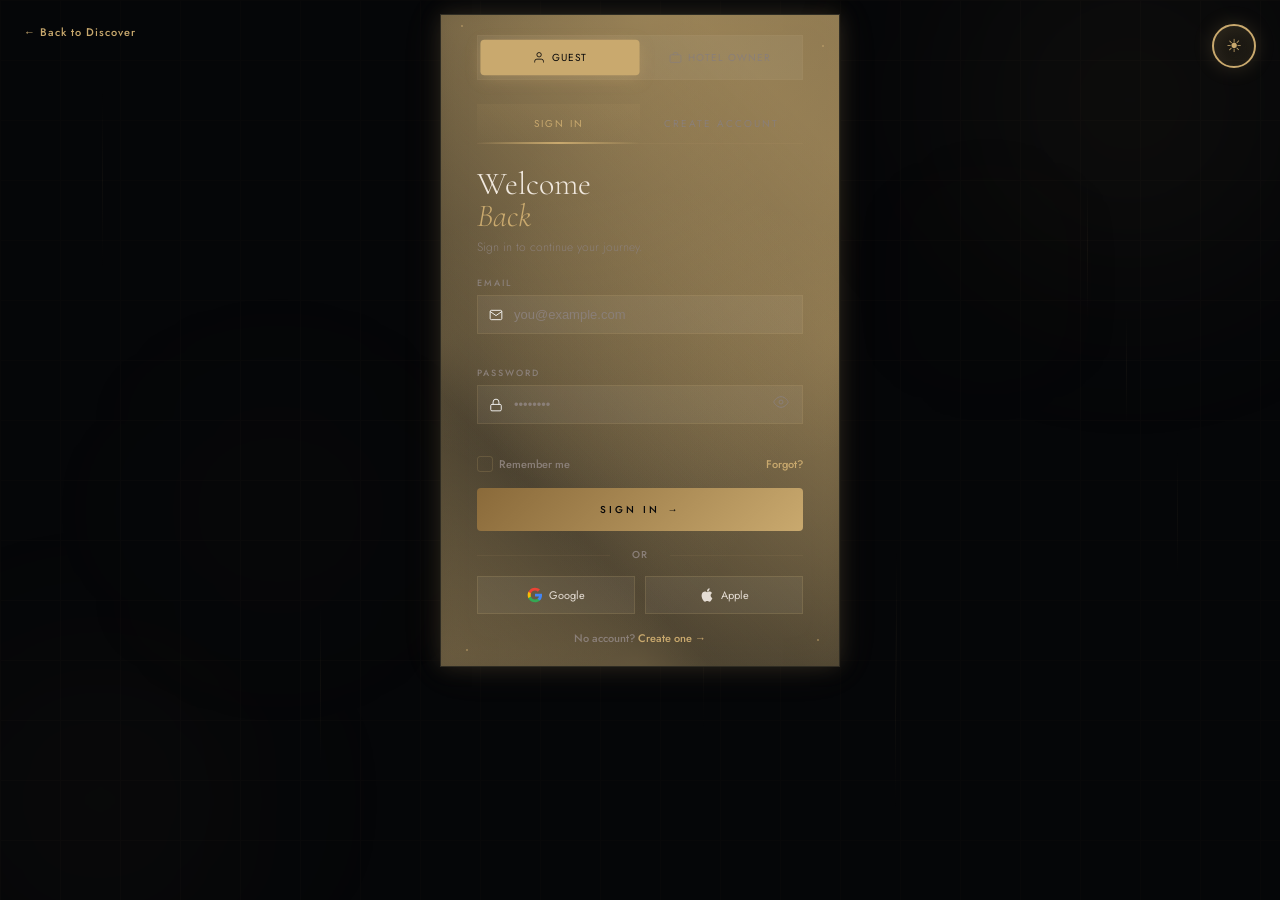
==== commit f49c3a67: "Add files via upload" ====
--- a/auth.html
+++ b/auth.html
@@ -13,7 +13,43 @@
 <div class="auth-bg">
   <div class="auth-bg-orb auth-bg-orb-1"></div>
   <div class="auth-bg-orb auth-bg-orb-2"></div>
+  <div class="auth-bg-orb auth-bg-orb-3"></div>
+  <div class="auth-bg-orb auth-bg-orb-4"></div>
   <div class="auth-bg-grid"></div>
+  <div class="auth-particles">
+    <div class="auth-particle p1"></div>
+    <div class="auth-particle p2"></div>
+    <div class="auth-particle p3"></div>
+    <div class="auth-particle p4"></div>
+    <div class="auth-particle p5"></div>
+    <div class="auth-particle p6"></div>
+    <div class="auth-particle p7"></div>
+    <div class="auth-particle p8"></div>
+    <div class="auth-particle p9"></div>
+    <div class="auth-particle p10"></div>
+    <div class="auth-particle p11"></div>
+    <div class="auth-particle p12"></div>
+    <div class="auth-particle p13"></div>
+    <div class="auth-particle p14"></div>
+    <div class="auth-particle p15"></div>
+    <div class="auth-particle p16"></div>
+    <div class="auth-particle p17"></div>
+    <div class="auth-particle p18"></div>
+    <div class="auth-particle p19"></div>
+    <div class="auth-particle p20"></div>
+  </div>
+  <div class="auth-lines">
+    <div class="auth-line auth-line-1"></div>
+    <div class="auth-line auth-line-2"></div>
+    <div class="auth-line auth-line-3"></div>
+    <div class="auth-line auth-line-4"></div>
+    <div class="auth-line auth-line-5"></div>
+    <div class="auth-line auth-line-6"></div>
+    <div class="auth-line auth-line-7"></div>
+    <div class="auth-line auth-line-8"></div>
+    <div class="auth-line auth-line-9"></div>
+    <div class="auth-line auth-line-10"></div>
+  </div>
 </div>
 
 <div class="auth-center-wrapper">
--- a/auth.css
+++ b/auth.css
@@ -130,14 +130,124 @@
     linear-gradient(90deg, rgba(107,142,35,1) 1px, transparent 1px);
 }
 
+/* Extra background orbs */
+.auth-bg-orb-3 {
+  width: 300px;
+  height: 300px;
+  top: 40%;
+  left: 10%;
+  background: radial-gradient(circle, rgba(201,169,110,0.04) 0%, transparent 70%);
+  animation: bgOrbFloat3 18s ease-in-out infinite alternate;
+}
+.auth-bg-orb-4 {
+  width: 200px;
+  height: 200px;
+  top: 20%;
+  right: 15%;
+  background: radial-gradient(circle, rgba(201,169,110,0.03) 0%, transparent 70%);
+  animation: bgOrbFloat4 22s ease-in-out infinite alternate;
+}
+body.light-mode .auth-bg-orb-3 {
+  background: radial-gradient(circle, rgba(107,142,35,0.05) 0%, transparent 70%);
+}
+body.light-mode .auth-bg-orb-4 {
+  background: radial-gradient(circle, rgba(107,142,35,0.04) 0%, transparent 70%);
+}
+@keyframes bgOrbFloat3 {
+  0% { transform: translate(0, 0) scale(1); }
+  100% { transform: translate(30px, -50px) scale(1.15); }
+}
+@keyframes bgOrbFloat4 {
+  0% { transform: translate(0, 0); }
+  100% { transform: translate(-40px, 30px); }
+}
+
+/* Floating particles */
+.auth-particles {
+  position: absolute;
+  inset: 0;
+  pointer-events: none;
+}
+.auth-particle {
+  position: absolute;
+  width: 3px;
+  height: 3px;
+  border-radius: 50%;
+  background: var(--gold);
+  opacity: 0;
+  animation: authParticleFloat linear infinite;
+}
+.auth-particle.p1 { left: 5%; top: 10%; animation-duration: 10s; animation-delay: 0s; }
+.auth-particle.p2 { left: 15%; top: 60%; animation-duration: 12s; animation-delay: 2s; }
+.auth-particle.p3 { left: 25%; top: 30%; animation-duration: 9s; animation-delay: 4s; }
+.auth-particle.p4 { left: 35%; top: 75%; animation-duration: 14s; animation-delay: 1s; }
+.auth-particle.p5 { left: 45%; top: 20%; animation-duration: 11s; animation-delay: 3s; }
+.auth-particle.p6 { left: 55%; top: 50%; animation-duration: 13s; animation-delay: 5s; }
+.auth-particle.p7 { left: 65%; top: 85%; animation-duration: 10s; animation-delay: 1.5s; }
+.auth-particle.p8 { left: 75%; top: 35%; animation-duration: 12s; animation-delay: 3.5s; }
+.auth-particle.p9 { left: 85%; top: 65%; animation-duration: 9s; animation-delay: 2.5s; }
+.auth-particle.p10 { left: 92%; top: 15%; animation-duration: 14s; animation-delay: 4.5s; }
+.auth-particle.p11 { left: 8%; top: 90%; animation-duration: 11s; animation-delay: 0.5s; }
+.auth-particle.p12 { left: 18%; top: 45%; animation-duration: 13s; animation-delay: 6s; }
+.auth-particle.p13 { left: 30%; top: 12%; animation-duration: 10s; animation-delay: 5.5s; }
+.auth-particle.p14 { left: 42%; top: 68%; animation-duration: 12s; animation-delay: 7s; }
+.auth-particle.p15 { left: 52%; top: 28%; animation-duration: 9s; animation-delay: 1.8s; }
+.auth-particle.p16 { left: 62%; top: 92%; animation-duration: 14s; animation-delay: 3.8s; }
+.auth-particle.p17 { left: 72%; top: 55%; animation-duration: 11s; animation-delay: 6.5s; }
+.auth-particle.p18 { left: 82%; top: 8%; animation-duration: 13s; animation-delay: 2.8s; }
+.auth-particle.p19 { left: 88%; top: 78%; animation-duration: 10s; animation-delay: 4.8s; }
+.auth-particle.p20 { left: 95%; top: 42%; animation-duration: 12s; animation-delay: 7.5s; }
+@keyframes authParticleFloat {
+  0% { opacity: 0; transform: translateY(0) scale(0); }
+  15% { opacity: 0.6; transform: translateY(-20px) scale(1); }
+  85% { opacity: 0.2; transform: translateY(-100px) scale(0.6); }
+  100% { opacity: 0; transform: translateY(-120px) scale(0); }
+}
+
+/* Floating lines */
+.auth-lines {
+  position: absolute;
+  inset: 0;
+  pointer-events: none;
+}
+.auth-line {
+  position: absolute;
+  background: linear-gradient(to bottom, transparent, var(--gold), transparent);
+  opacity: 0.05;
+}
+.auth-line-1 { width: 1px; height: 180px; left: 8%; top: 10%; animation: authLineDrift1 14s ease-in-out infinite alternate; }
+.auth-line-2 { width: 1px; height: 140px; right: 15%; top: 20%; animation: authLineDrift2 18s ease-in-out infinite alternate; }
+.auth-line-3 { width: 1px; height: 160px; left: 25%; bottom: 15%; animation: authLineDrift3 12s ease-in-out infinite alternate; }
+.auth-line-4 { width: 1px; height: 120px; left: 38%; top: 5%; animation: authLineDrift4 16s ease-in-out infinite alternate; }
+.auth-line-5 { width: 1px; height: 200px; right: 30%; bottom: 10%; animation: authLineDrift5 20s ease-in-out infinite alternate; }
+.auth-line-6 { width: 1px; height: 150px; left: 55%; top: 25%; animation: authLineDrift6 13s ease-in-out infinite alternate; }
+.auth-line-7 { width: 1px; height: 130px; right: 8%; top: 50%; animation: authLineDrift7 17s ease-in-out infinite alternate; }
+.auth-line-8 { width: 1px; height: 170px; left: 70%; bottom: 20%; animation: authLineDrift8 15s ease-in-out infinite alternate; }
+.auth-line-9 { width: 1px; height: 110px; left: 88%; top: 35%; animation: authLineDrift9 19s ease-in-out infinite alternate; }
+.auth-line-10 { width: 1px; height: 190px; right: 45%; top: 60%; animation: authLineDrift10 21s ease-in-out infinite alternate; }
+body.light-mode .auth-line {
+  background: linear-gradient(to bottom, transparent, #408A71, transparent);
+}
+@keyframes authLineDrift1 { 0% { transform: translateY(0) rotate(0deg); opacity: 0.04; } 100% { transform: translateY(30px) rotate(4deg); opacity: 0.09; } }
+@keyframes authLineDrift2 { 0% { transform: translateY(0) rotate(0deg); opacity: 0.03; } 100% { transform: translateY(-40px) rotate(-3deg); opacity: 0.08; } }
+@keyframes authLineDrift3 { 0% { transform: translateY(0); opacity: 0.04; } 100% { transform: translateY(50px); opacity: 0.07; } }
+@keyframes authLineDrift4 { 0% { transform: translateY(0) rotate(2deg); opacity: 0.03; } 100% { transform: translateY(-35px) rotate(-2deg); opacity: 0.08; } }
+@keyframes authLineDrift5 { 0% { transform: translateY(0) rotate(-1deg); opacity: 0.04; } 100% { transform: translateY(40px) rotate(3deg); opacity: 0.07; } }
+@keyframes authLineDrift6 { 0% { transform: translateY(0) rotate(1deg); opacity: 0.03; } 100% { transform: translateY(-50px) rotate(-4deg); opacity: 0.09; } }
+@keyframes authLineDrift7 { 0% { transform: translateY(0) rotate(-2deg); opacity: 0.04; } 100% { transform: translateY(30px) rotate(2deg); opacity: 0.08; } }
+@keyframes authLineDrift8 { 0% { transform: translateY(0) rotate(0deg); opacity: 0.03; } 100% { transform: translateY(-45px) rotate(-3deg); opacity: 0.07; } }
+@keyframes authLineDrift9 { 0% { transform: translateY(0) rotate(3deg); opacity: 0.04; } 100% { transform: translateY(35px) rotate(-2deg); opacity: 0.08; } }
+@keyframes authLineDrift10 { 0% { transform: translateY(0) rotate(-1deg); opacity: 0.03; } 100% { transform: translateY(-55px) rotate(4deg); opacity: 0.09; } }
+
 /* ── Center Wrapper ── */
 .auth-center-wrapper {
   min-height: 100vh;
   display: flex;
   flex-direction: column;
   align-items: center;
-  justify-content: center;
-  padding: 40px 20px;
+  justify-content: flex-start;
+  padding-top: 0;
+  padding-bottom: 40px;
   position: relative;
   z-index: 1;
 }
@@ -265,7 +375,7 @@
 .auth-card {
   background: var(--card-bg);
   border: 1px solid var(--border);
-  padding: 32px 36px;
+  padding: 20px 36px;
   width: 100%;
   max-width: 400px;
   backdrop-filter: blur(20px);
@@ -273,6 +383,7 @@
   opacity: 1;
   animation: cardReveal 0.8s cubic-bezier(0.16, 1, 0.3, 1) 0.5s ease-out;
   overflow: hidden;
+  margin-top: -50px;
 }
 .auth-card::before {
   content: '';
@@ -777,10 +888,13 @@
 
 /* Owner Button */
 .btn-auth.owner-btn {
-  background: linear-gradient(135deg, #1a3a1a, #2d7a2d);
+  background: linear-gradient(135deg, var(--gold-d), var(--gold));
 }
 body.light-mode .btn-auth.owner-btn {
   background: linear-gradient(135deg, #285A48, #408A71);
+}
+.btn-auth.owner-btn:hover {
+  background: linear-gradient(135deg, var(--gold), var(--gold-light));
 }
 
 /* Divider */
